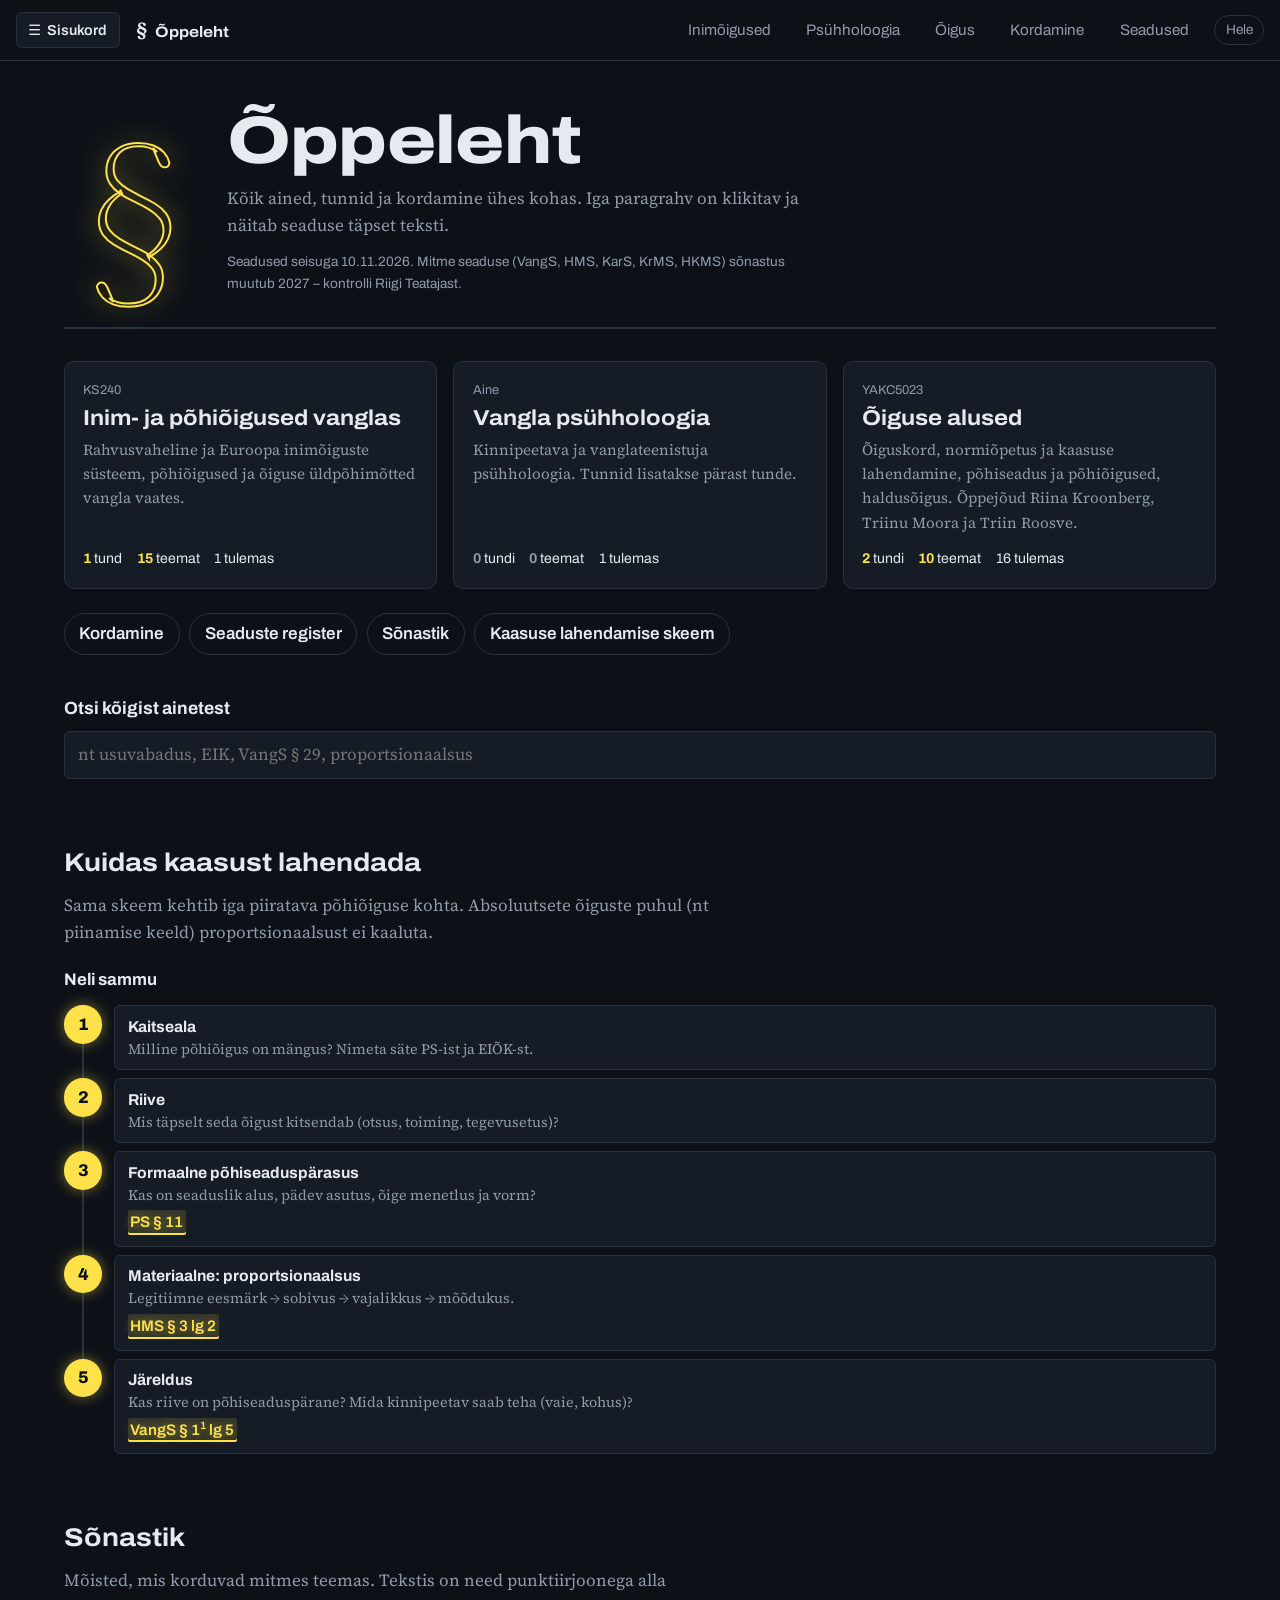
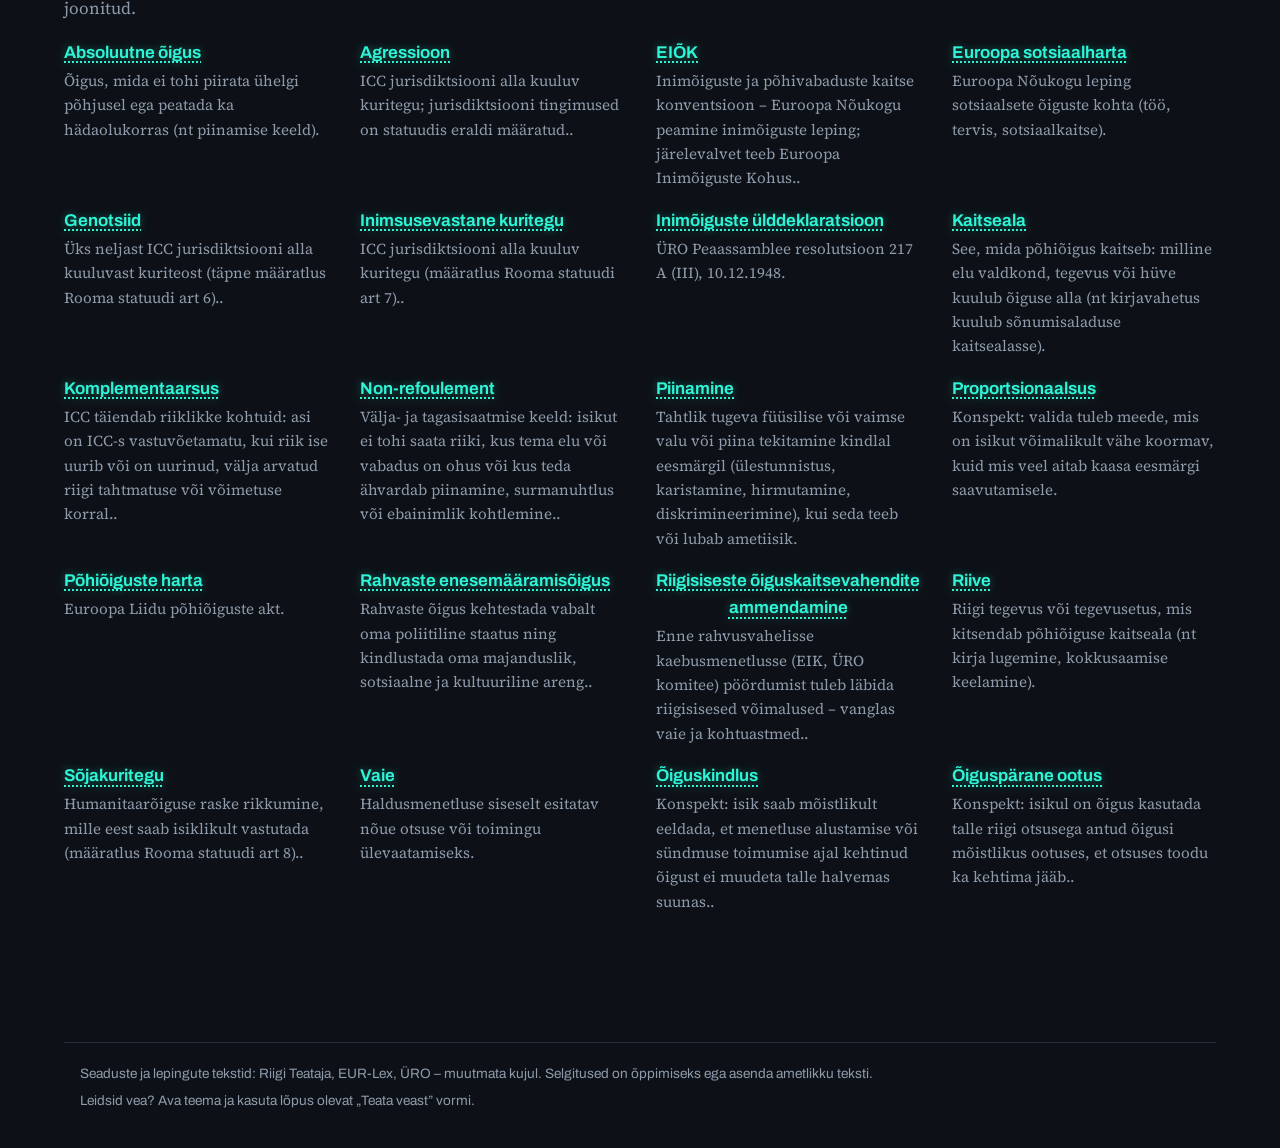
==== index.html @ 7afbcc7e "Õiguse alused, tunnid 10–11 ümber: lihtne keel, sisu lehel, slaidide skeemid joonistena - Kõik 10 te" ====
<!doctype html>
<html lang="et">
<head>
<meta charset="utf-8">
<meta name="viewport" content="width=device-width, initial-scale=1">
<title>Õppeleht – kõik ained ühes kohas</title>
<meta name="description" content="Sisekaitseakadeemia õppeleht: ained, tunnid, teemad, kordamine ja seaduste register ühes kohas.">
<link rel="preconnect" href="https://fonts.googleapis.com">
<link rel="preconnect" href="https://fonts.gstatic.com" crossorigin>
<link href="https://fonts.googleapis.com/css2?family=Archivo:wdth,wght@62..125,400..800&family=Source+Serif+4:opsz,wght@8..60,300..700&display=swap" rel="stylesheet">
<link rel="stylesheet" href="assets/stiil.css?v=20261111g">
<link rel="icon" href="data:image/svg+xml,%3Csvg xmlns='http://www.w3.org/2000/svg' viewBox='0 0 32 32'%3E%3Crect width='32' height='32' rx='6' fill='%23f2c230'/%3E%3Ctext x='16' y='24' font-size='22' text-anchor='middle' font-family='Georgia' fill='%231c2733'%3E§%3C/text%3E%3C/svg%3E">
</head>
<body>
<header class="ylariba" id="ylariba"></header>

<main>
  <section class="kangelane" aria-labelledby="pealkiri">
    <div class="para" aria-hidden="true">§</div>
    <div>
      <h1 id="pealkiri">Õppeleht</h1>
      <p>Kõik ained, tunnid ja kordamine ühes kohas. Iga paragrahv on klikitav ja näitab seaduse täpset teksti.</p>
      <p class="seis" id="seis"></p>
    </div>
  </section>

  <div class="ained" id="ained" aria-label="Ained"></div>

  <nav class="kiirlingid" aria-label="Kiirlingid">
    <a href="kordamine.html">Kordamine</a>
    <a href="seadused.html">Seaduste register</a>
    <a href="#sonastik">Sõnastik</a>
    <a href="#meetod-pealk">Kaasuse lahendamise skeem</a>
  </nav>

  <section class="viimati" id="viimati" aria-labelledby="viimati-pealk" hidden>
    <h2 id="viimati-pealk">Jätka sealt, kus pooleli jäi</h2>
    <ul></ul>
  </section>

  <section class="koik-otsing" aria-labelledby="otsing-pealk">
    <h2 id="otsing-pealk"><label for="otsi">Otsi kõigist ainetest</label></h2>
    <div class="otsing" style="margin-top:0"><input id="otsi" type="search" placeholder="nt usuvabadus, EIK, VangS § 29, proportsionaalsus" autocomplete="off"></div>
    <ul class="otsingutulemused" id="tulemused"></ul>
  </section>

  <section class="meetod" aria-labelledby="meetod-pealk">
    <h2 id="meetod-pealk">Kuidas kaasust lahendada</h2>
    <p>Sama skeem kehtib iga piiratava põhiõiguse kohta. Absoluutsete õiguste puhul (nt piinamise keeld) proportsionaalsust ei kaaluta.</p>
    <div id="meetod"></div>
  </section>

  <section class="sonastik" id="sonastik" aria-labelledby="sonastik-pealk">
    <h2 id="sonastik-pealk">Sõnastik</h2>
    <p>Mõisted, mis korduvad mitmes teemas. Tekstis on need punktiirjoonega alla joonitud.</p>
    <dl id="sonastik-dl"></dl>
  </section>
</main>

<footer class="jalus">
  <p>Seaduste ja lepingute tekstid: Riigi Teataja, EUR-Lex, ÜRO – muutmata kujul. Selgitused on õppimiseks ega asenda ametlikku teksti.</p>
  <p>Leidsid vea? Ava teema ja kasuta lõpus olevat „Teata veast” vormi.</p>
</footer>

<script src="assets/seadistus.js?v=20261111g"></script>
<script src="assets/app.js?v=20261111g"></script>
<script src="assets/skeemid.js?v=20261111g"></script>
<script>
(function () {
  const A = window.APP;
  A.kaivita({ leht: "avaleht" });
  const $ = (id) => document.getElementById(id);
  const MEETOD = {
    tyyp: "voog",
    pealkiri: "Neli sammu",
    sammud: [
      { pealkiri: "Kaitseala", tekst: "Milline põhiõigus on mängus? Nimeta säte PS-ist ja EIÕK-st." },
      { pealkiri: "Riive", tekst: "Mis täpselt seda õigust kitsendab (otsus, toiming, tegevusetus)?" },
      { pealkiri: "Formaalne põhiseaduspärasus", tekst: "Kas on seaduslik alus, pädev asutus, õige menetlus ja vorm?", viide: "PS § 11" },
      { pealkiri: "Materiaalne: proportsionaalsus", tekst: "Legitiimne eesmärk → sobivus → vajalikkus → mõõdukus.", viide: "HMS § 3 lg 2" },
      { pealkiri: "Järeldus", tekst: "Kas riive on põhiseaduspärane? Mida kinnipeetav saab teha (vaie, kohus)?", viide: "VangS § 1^1 lg 5" }
    ]
  };

  // viimati vaadatud (ainult selles brauseris)
  const viimati = A.viimati();
  if (viimati.length) {
    $("viimati").hidden = false;
    $("viimati").querySelector("ul").innerHTML = viimati.map((v) =>
      `<li><a href="teema.html?id=${A.esc(v.id)}"><small>${A.esc(v.aine || "")}</small>${A.esc(v.pealkiri)}</a></li>`).join("");
  }

  A.andmed().then(({ tunnid, terminid }) => {
    $("seis").textContent = tunnid.seis;
    $("meetod").innerHTML = A.skeem(MEETOD);
    $("sonastik-dl").innerHTML = Object.entries(terminid)
      .sort((a, b) => a[1].termin.localeCompare(b[1].termin, "et"))
      .map(([id, t]) => `<div><dt>${A.md("{{" + id + "}}")}</dt><dd>${A.md(t.selgitus.split(". ")[0] + ".")}</dd></div>`).join("");

    return A.koikTeemadT().then((teemad) => {
      $("ained").innerHTML = tunnid.ained.map((a) => {
        const tt = tunnid.tunnid.filter((t) => t.aine === a.id);
        const valmis = tt.filter((t) => t.olek === "valmis");
        const nT = teemad.filter((x) => x._aine === a.id).length;
        return `<a class="ainekaart${valmis.length ? "" : " tyhi-aine"}" href="aine.html?id=${a.id}">
          <span class="a-kood">${A.esc(a.kood || "Aine")}</span><h2>${A.esc(a.nimi)}</h2><p>${A.esc(a.kirjeldus)}</p>
          <span class="a-seis"><span><b>${valmis.length}</b> ${valmis.length === 1 ? "tund" : "tundi"}</span><span><b>${nT}</b> teemat</span>
          ${tt.length > valmis.length ? `<span>${tt.length - valmis.length} tulemas</span>` : ""}</span></a>`;
      }).join("");

      const aineNimi = {}; tunnid.ained.forEach((a) => (aineNimi[a.id] = a.lyhend));
      const indeks = teemad.map((t) => ({ t, q: [t.pealkiri, t.lyhidalt, JSON.stringify(t.osad)].join(" ").toLowerCase() }));
      $("otsi").addEventListener("input", (e) => {
        const q = e.target.value.trim().toLowerCase().replace(/\s+/g, " ");
        if (q.length < 2) { $("tulemused").innerHTML = ""; return; }
        const leitud = indeks.filter((x) => x.q.includes(q)).slice(0, 20);
        $("tulemused").innerHTML = leitud.length ? leitud.map(({ t }) =>
          `<li><a href="teema.html?id=${t.id}"><span class="ainesilt">${A.esc(aineNimi[t._aine] || "")}</span>
           <span><span class="t-pealkiri">${A.esc(t.pealkiri)}</span><br><span class="t-lyhidalt">${A.esc(t.lyhidalt)}</span></span></a></li>`).join("")
          : `<li class="tyhi">Ei leidnud. Proovi lühemat sõna või ava <a href="seadused.html">seaduste register</a>.</li>`;
      });
    });
  }).catch((e) => A.viga($("ained"), e));
})();
</script>
</body>
</html>
---- assets/stiil.css ----
/* Turvalisus vanglas – õppeleht
   Värvid: igal toonil üks tähendus.
   marker = seaduseviide, vask = termin, rooste = tüüpviga. */

/* Vaikimisi TUME teema neoonaktsentidega; hele teema lülitiga (data-theme="light"). */
:root {
  --paber: #0d1117;
  --pind: #151c25;
  --tint: #e6eaee;
  --mahe: #8f9bab;
  --joon: #253141;
  --marker: #ffe14a;              /* neoonkollane – AINULT seaduseviited, võtmelaused */
  --marker-hele: rgba(255, 225, 74, .12);
  --vask: #2ef5d6;                /* neoontsüaan – AINULT terminid, õige vastus, vastused */
  --vask-hele: rgba(46, 245, 214, .10);
  --rooste: #ff4fa0;              /* neoonroosa – AINULT tüüpvead, vale vastus, erinevused */
  --rooste-hele: rgba(255, 79, 160, .10);
  --lilla: #b388ff;               /* neoonlilla – AINULT päris näited */
  --lilla-hele: rgba(179, 136, 255, .12);
  --fookus: #7fb0ff;
  --hoog: 1;                      /* sära tugevus (0 = väljas) */

  --kiri-pealkiri: "Archivo", "Arial Narrow", system-ui, sans-serif;
  --kiri-tekst: "Source Serif 4", Georgia, "Times New Roman", serif;

  --veerg: 42rem;
  --raadius: 6px;
  color-scheme: dark;
}
:root[data-theme="light"] {
  --paber: #ecEEea;
  --pind: #f7f8f5;
  --tint: #1c2733;
  --mahe: #56616e;
  --joon: #cdd2cc;
  --marker: #f2c230;
  --marker-hele: #fbe9a6;
  --vask: #2f6f6a;
  --vask-hele: #d7e7e4;
  --rooste: #a8432c;
  --rooste-hele: #f3ded7;
  --lilla: #6b3fd1;
  --lilla-hele: #ebe3fb;
  --fookus: #1f5fbf;
  --hoog: 0;
  color-scheme: light;
}

*, *::before, *::after { box-sizing: border-box; }
html { -webkit-text-size-adjust: 100%; }
body {
  margin: 0;
  background: var(--paber);
  color: var(--tint);
  font-family: var(--kiri-tekst);
  font-size: 1.0625rem;
  line-height: 1.6;
  overflow-x: hidden;
}
a { color: inherit; }
:focus-visible { outline: 3px solid var(--fookus); outline-offset: 2px; border-radius: 3px; }
button { font: inherit; color: inherit; }
sup { font-size: .7em; line-height: 0; }

/* ---------- päis ---------- */
.ylariba {
  display: flex; align-items: center; justify-content: space-between; gap: 1rem;
  padding: .75rem 1rem;
  border-bottom: 1px solid var(--joon);
  font-family: var(--kiri-pealkiri);
  font-size: .95rem;
}
.ylariba .logo {
  display: inline-flex; align-items: baseline; gap: .5rem;
  text-decoration: none; font-weight: 700; font-stretch: 112%;
}
.ylariba .logo b { font-family: var(--kiri-tekst); font-size: 1.35rem; color: var(--tint); }
.ylariba nav { display: flex; gap: 1rem; align-items: center; }
.ylariba nav a { text-decoration: none; color: var(--mahe); }
.ylariba nav a[aria-current="page"] { color: var(--tint); font-weight: 600; box-shadow: inset 0 -3px 0 var(--marker); }
.teemanupp {
  border: 1px solid var(--joon); background: transparent; border-radius: 999px;
  padding: .2rem .65rem; cursor: pointer; color: var(--mahe); font-family: var(--kiri-pealkiri); font-size: .85rem;
}

main { padding: 0 1rem 4rem; }
.vahe { max-width: 72rem; margin: 0 auto; }

/* ---------- avaleht ---------- */
.kangelane {
  display: grid; grid-template-columns: auto 1fr; gap: 0 1.5rem; align-items: end;
  max-width: 72rem; margin: 0 auto; padding: 3rem 0 2rem;
  border-bottom: 2px solid var(--tint);
}
.kangelane .para {
  font-family: var(--kiri-tekst); font-weight: 300;
  font-size: clamp(6rem, 18vw, 13rem); line-height: .78; color: var(--tint);
  position: relative; padding: 0 .1em;
  background: linear-gradient(transparent 58%, var(--marker) 58%, var(--marker) 88%, transparent 88%);
}
.kangelane h1 {
  font-family: var(--kiri-pealkiri); font-stretch: 118%; font-weight: 800;
  font-size: clamp(2.2rem, 6vw, 4.2rem); line-height: .95; margin: 0 0 .75rem; letter-spacing: -.01em;
}
.kangelane p { margin: 0; max-width: 38rem; color: var(--mahe); }
.kangelane .seis { margin-top: .75rem; font-family: var(--kiri-pealkiri); font-size: .85rem; }

.otsing { max-width: 72rem; margin: 1.5rem auto 0; display: flex; gap: .75rem; align-items: center; flex-wrap: wrap; }
.otsing label { font-family: var(--kiri-pealkiri); font-weight: 600; }
.otsing input {
  flex: 1 1 18rem; min-width: 0;
  font: inherit; padding: .6rem .8rem; border: 1px solid var(--joon); border-radius: var(--raadius);
  background: var(--pind); color: var(--tint);
}

.tund { max-width: 72rem; margin: 3rem auto 0; display: grid; grid-template-columns: 14rem 1fr; gap: 2rem; }
.tund-info { position: relative; }
.tund-info .nr { font-family: var(--kiri-pealkiri); font-stretch: 125%; font-weight: 800; font-size: 3.2rem; line-height: 1; }
.tund-info h2 { font-family: var(--kiri-pealkiri); font-size: 1.35rem; line-height: 1.15; margin: .4rem 0; }
.tund-info .kp { font-family: var(--kiri-pealkiri); color: var(--mahe); font-size: .9rem; }
.tund-info p { font-size: .95rem; color: var(--mahe); }
.tund-info .nupud { display: flex; flex-direction: column; gap: .4rem; margin-top: 1rem; }
.tund.tulemas { opacity: .7; }
.tund.tulemas .tund-sisu { border: 1px dashed var(--joon); border-radius: var(--raadius); padding: 1.25rem; color: var(--mahe); }

.plokk h3 {
  font-family: var(--kiri-pealkiri); font-weight: 600; font-size: 1rem; color: var(--mahe);
  margin: 0 0 .25rem; padding-bottom: .4rem; border-bottom: 1px solid var(--joon);
}
.plokk + .plokk { margin-top: 2rem; }
.teemad { list-style: none; margin: 0; padding: 0; }
.teemad li a {
  display: grid; grid-template-columns: 2.5rem 1fr auto; gap: .25rem 1rem; align-items: baseline;
  text-decoration: none; padding: .85rem .25rem; border-bottom: 1px solid var(--joon);
}
.teemad li a:hover .t-pealkiri { box-shadow: inset 0 -.4em 0 var(--marker-hele); }
.t-nr { font-family: var(--kiri-pealkiri); font-weight: 700; color: var(--mahe); }
.t-pealkiri { font-family: var(--kiri-pealkiri); font-weight: 650; font-size: 1.12rem; line-height: 1.25; }
.t-lyhidalt { grid-column: 2 / 4; color: var(--mahe); font-size: .95rem; line-height: 1.45; }
.t-k { font-family: var(--kiri-pealkiri); font-size: .8rem; color: var(--mahe); white-space: nowrap; }
.peidetud { display: none !important; }
.tyhi { color: var(--mahe); font-style: italic; }

.meetod, .sonastik { max-width: 72rem; margin: 4rem auto 0; }
.meetod > h2, .sonastik > h2 { font-family: var(--kiri-pealkiri); font-stretch: 112%; font-size: 1.6rem; margin: 0 0 .5rem; }
.meetod > p, .sonastik > p { color: var(--mahe); max-width: var(--veerg); margin-top: 0; }
.sonastik dl { display: grid; grid-template-columns: repeat(auto-fill, minmax(16rem, 1fr)); gap: 1rem 2rem; margin: 1rem 0 0; }
.sonastik dt { font-family: var(--kiri-pealkiri); font-weight: 650; }
.sonastik dd { margin: .2rem 0 0; color: var(--mahe); font-size: .95rem; }

/* ---------- nupud ---------- */
.nupp {
  display: inline-flex; align-items: center; justify-content: center; gap: .4rem;
  font-family: var(--kiri-pealkiri); font-weight: 600; font-size: .95rem;
  padding: .55rem .95rem; border-radius: var(--raadius); border: 1.5px solid var(--tint);
  background: var(--tint); color: var(--paber); text-decoration: none; cursor: pointer;
}
.nupp.teine { background: transparent; color: var(--tint); }
.nupp:disabled { opacity: .5; cursor: not-allowed; }

/* ---------- viited ja terminid ---------- */
.ref {
  font: inherit; font-family: var(--kiri-pealkiri); font-size: .9em; font-weight: 600;
  background: linear-gradient(transparent 52%, var(--marker) 52%, var(--marker) 92%, transparent 92%);
  border: 0; padding: 0 .15em; margin: 0; cursor: pointer; color: var(--tint);
  white-space: nowrap; border-radius: 2px;
}
.ref:hover, .ref[aria-expanded="true"] { background: var(--marker); }
.term {
  font: inherit; background: none; border: 0; padding: 0; margin: 0; cursor: pointer; color: inherit;
  text-decoration: underline dotted var(--vask) 2px; text-underline-offset: .22em;
}
.term:hover, .term[aria-expanded="true"] { background: var(--vask-hele); }

/* ---------- hüpikaken (sätte lipik) ---------- */
.lipik {
  position: fixed; z-index: 70; width: min(34rem, calc(100vw - 2rem));
  max-height: min(70vh, 34rem); overflow: auto;
  background: var(--pind); color: var(--tint);
  border: 1px solid var(--joon); border-top: 6px solid var(--marker);
  border-radius: var(--raadius);
  box-shadow: 0 18px 40px -12px rgba(15, 25, 35, .35);
  padding: 1rem 1.15rem 1.1rem;
}
.lipik.termin { border-top-color: var(--vask); }
.lipik[hidden] { display: none; }
.lipik .l-pais { display: flex; justify-content: space-between; gap: 1rem; align-items: start; }
.lipik .l-viide { font-family: var(--kiri-pealkiri); font-weight: 800; font-size: 1.2rem; font-stretch: 110%; }
.lipik .l-akt { font-family: var(--kiri-pealkiri); font-size: .85rem; color: var(--mahe); margin-top: .1rem; }
.lipik .sulge { border: 0; background: transparent; font-size: 1.5rem; line-height: 1; cursor: pointer; padding: .1rem .35rem; color: var(--mahe); }
.lipik .l-tekst { margin-top: .75rem; font-size: 1rem; line-height: 1.55; }
.lipik .l-tekst p { margin: 0 0 .45rem; }
.lipik .l-tekst p.esile { background: var(--marker-hele); box-shadow: -.5rem 0 0 var(--marker-hele), .5rem 0 0 var(--marker-hele); border-left: 3px solid var(--marker); margin-left: -.5rem; padding-left: .35rem; }
.lipik .l-tekst p.pealk { font-family: var(--kiri-pealkiri); font-weight: 650; }
.lipik .muudatus { display: block; font-family: var(--kiri-pealkiri); font-size: .75rem; color: var(--mahe); }
.lipik .l-meta { margin-top: .8rem; padding-top: .6rem; border-top: 1px solid var(--joon); font-family: var(--kiri-pealkiri); font-size: .8rem; color: var(--mahe); display: grid; gap: .2rem; }
.lipik .silt { display: inline-block; background: var(--rooste-hele); color: var(--rooste); border-radius: 3px; padding: 0 .35rem; font-weight: 600; }
.lipik .l-term { font-family: var(--kiri-pealkiri); font-weight: 800; font-size: 1.2rem; }
.lipik .l-allikas { font-family: var(--kiri-pealkiri); font-size: .8rem; color: var(--mahe); margin-top: .5rem; }

@media (max-width: 640px) {
  .lipik { left: 0 !important; right: 0; bottom: 0; top: auto !important; width: 100%; max-height: 72vh; border-radius: 12px 12px 0 0; }
}

/* ---------- teema leht ---------- */
.teema-pais { max-width: 72rem; margin: 0 auto; padding: 2rem 0 1.5rem; border-bottom: 2px solid var(--tint); }
.murupuru { font-family: var(--kiri-pealkiri); font-size: .9rem; color: var(--mahe); }
.murupuru a { color: var(--mahe); }
.teema-pais h1 { font-family: var(--kiri-pealkiri); font-stretch: 115%; font-weight: 800; font-size: clamp(1.9rem, 5vw, 3.2rem); line-height: 1.02; margin: .6rem 0 .8rem; }
.teema-pais .lyhidalt { font-size: 1.15rem; max-width: var(--veerg); margin: 0; }
.teema-pais .kys { margin-top: 1rem; font-family: var(--kiri-pealkiri); font-size: .9rem; color: var(--mahe); }

.teema-keha { max-width: 72rem; margin: 0 auto; display: grid; grid-template-columns: 13rem minmax(0, 1fr); gap: 3rem; padding-top: 2rem; }
.osad-menyy { position: sticky; top: 1rem; align-self: start; font-family: var(--kiri-pealkiri); font-size: .92rem; }
.osad-menyy ol { list-style: none; margin: 0; padding: 0; border-left: 2px solid var(--joon); }
.osad-menyy a { display: block; padding: .35rem .75rem; text-decoration: none; color: var(--mahe); margin-left: -2px; border-left: 2px solid transparent; }
.osad-menyy a.aktiivne { color: var(--tint); border-left-color: var(--tint); font-weight: 650; }
.sisu { min-width: 0; max-width: var(--veerg); }
.osa { scroll-margin-top: 1rem; padding-bottom: 2.25rem; }
.osa > h2 { display: flex; gap: .75rem; align-items: baseline; font-family: var(--kiri-pealkiri); font-size: 1.45rem; font-stretch: 108%; margin: 0 0 .75rem; }
.osa > h2 .onr { font-stretch: 125%; font-weight: 800; color: var(--mahe); min-width: 1.4rem; }
.sisu p { margin: 0 0 .9rem; }
.sisu ul { padding-left: 1.2rem; margin: 0 0 1rem; }
.sisu li { margin-bottom: .45rem; }
.tsitaat { margin: 1rem 0; padding: .6rem 0 .6rem 1rem; border-left: 4px solid var(--marker); font-style: italic; }
.tsitaat cite { display: block; font-style: normal; font-family: var(--kiri-pealkiri); font-size: .85rem; color: var(--mahe); margin-top: .3rem; }

.alused { display: grid; gap: 0; margin: 0; }
.alus-rida { display: grid; grid-template-columns: 9rem 1fr; gap: .25rem 1rem; padding: .7rem 0; border-top: 1px solid var(--joon); }
.alus-rida:last-child { border-bottom: 1px solid var(--joon); }
.alus-tase { font-family: var(--kiri-pealkiri); font-weight: 650; font-size: .92rem; }
.alus-viited { display: flex; flex-wrap: wrap; gap: .35rem .6rem; }
.alus-tekst { grid-column: 2; color: var(--mahe); font-size: .95rem; }

.naide { margin-top: 1rem; border: 1px solid var(--joon); border-radius: var(--raadius); background: var(--pind); }
.naide > div { padding: .9rem 1rem; }
.naide .olukord { border-bottom: 1px dashed var(--joon); }
.naide h3 { font-family: var(--kiri-pealkiri); font-size: .95rem; margin: 0 0 .3rem; }
.naide p { margin: 0; }

.tyypviga ul { list-style: none; padding: 0; }
.tyypviga li { position: relative; padding: .55rem .75rem .55rem 2.2rem; background: var(--rooste-hele); border-radius: var(--raadius); margin-bottom: .5rem; }
.tyypviga li::before { content: "✕"; position: absolute; left: .8rem; top: .55rem; color: var(--rooste); font-family: var(--kiri-pealkiri); font-weight: 800; }

.vastus-kast { border: 2px solid var(--tint); border-radius: var(--raadius); padding: 1rem 1.15rem; margin-bottom: 1rem; }
.vastus-kast h3 { font-family: var(--kiri-pealkiri); font-size: 1rem; margin: 0 0 .5rem; }
.vastus-kast .kysimus { font-style: italic; color: var(--mahe); margin-bottom: .6rem; }

.erinevus { border-left: 4px solid var(--rooste); padding: .25rem 0 .25rem 1rem; margin-bottom: 1.25rem; }
.erinevus h3 { font-family: var(--kiri-pealkiri); font-size: 1rem; margin: 0 0 .4rem; }
.erinevus dl { display: grid; grid-template-columns: 6.5rem 1fr; gap: .3rem .8rem; margin: 0; font-size: .95rem; }
.erinevus dt { font-family: var(--kiri-pealkiri); font-weight: 600; color: var(--mahe); }
.erinevus dd { margin: 0; }
.valjast { font-size: .92rem; color: var(--mahe); border-top: 1px solid var(--joon); padding-top: .75rem; }
.valjast p { margin: 0 0 .5rem; }

.lehitse { display: flex; justify-content: space-between; gap: 1rem; margin-top: 2.5rem; padding-top: 1rem; border-top: 2px solid var(--tint); font-family: var(--kiri-pealkiri); }
.lehitse a { text-decoration: none; max-width: 48%; }
.lehitse small { display: block; color: var(--mahe); }
.lehitse .jargmine { text-align: right; margin-left: auto; }

/* ---------- harjutused ---------- */
.harjutus { border: 1px solid var(--joon); border-radius: var(--raadius); padding: 1rem 1.1rem; margin-bottom: 1rem; background: var(--pind); }
.harjutus .h-liik { font-family: var(--kiri-pealkiri); font-size: .8rem; color: var(--mahe); margin-bottom: .3rem; }
.harjutus .h-kys { font-weight: 600; margin-bottom: .7rem; }
.valikud { display: grid; gap: .45rem; }
.valik {
  text-align: left; border: 1.5px solid var(--joon); background: var(--paber); border-radius: var(--raadius);
  padding: .55rem .8rem; cursor: pointer; font-family: var(--kiri-tekst); font-size: 1rem;
}
.valik:hover:not(:disabled) { border-color: var(--tint); }
.valik.oige { border-color: var(--vask); background: var(--vask-hele); }
.valik.vale { border-color: var(--rooste); background: var(--rooste-hele); }
.valik:disabled { cursor: default; }
.selgitus { margin-top: .7rem; font-size: .95rem; }
.selgitus strong { font-family: var(--kiri-pealkiri); }
.ava-vastus { margin-top: .2rem; }
.kaasus-vastus { margin-top: .7rem; }
.kaasus-vastus ol { padding-left: 1.3rem; margin: 0; }

/* ---------- tagasiside ---------- */
.tagasiside { margin-top: 2.5rem; border-top: 1px solid var(--joon); padding-top: 1rem; }
.tagasiside summary { cursor: pointer; font-family: var(--kiri-pealkiri); font-weight: 600; }
.tagasiside form { display: grid; gap: .7rem; margin-top: .8rem; }
.tagasiside label { font-family: var(--kiri-pealkiri); font-size: .9rem; display: grid; gap: .25rem; }
.tagasiside textarea, .tagasiside input, .tagasiside select {
  font: inherit; font-family: var(--kiri-tekst); padding: .5rem .65rem; border: 1px solid var(--joon);
  border-radius: var(--raadius); background: var(--pind); color: var(--tint); width: 100%;
}
.tagasiside textarea { min-height: 6rem; resize: vertical; }
.teade { font-family: var(--kiri-pealkiri); font-size: .92rem; }
.teade.ok { color: var(--vask); }
.teade.viga { color: var(--rooste); }

/* ---------- skeemid ---------- */
.skeem { margin: 1.25rem 0 2rem; }
.skeem > h3 { font-family: var(--kiri-pealkiri); font-size: 1.05rem; margin: 0 0 .75rem; }
.skeem-kast { border: 1.5px solid var(--tint); border-radius: var(--raadius); background: var(--pind); padding: .65rem .8rem; }
.skeem-kast b { display: block; font-family: var(--kiri-pealkiri); font-size: .98rem; line-height: 1.25; }
.skeem-kast span { display: block; font-size: .9rem; color: var(--mahe); line-height: 1.4; margin-top: .15rem; }
.skeem-kast .ref { margin-top: .35rem; display: inline-block; }

/* voog */
.s-voog { list-style: none; margin: 0; padding: 0; display: grid; gap: .5rem; counter-reset: samm; }
.s-voog li { display: grid; grid-template-columns: 2.4rem 1fr; gap: .75rem; align-items: stretch; position: relative; counter-increment: samm; }
.s-voog li::before {
  content: counter(samm); display: grid; place-items: center; align-self: start;
  width: 2.4rem; height: 2.4rem; border-radius: 50%; background: var(--tint); color: var(--paber);
  font-family: var(--kiri-pealkiri); font-weight: 800; position: relative; z-index: 1;
}
.s-voog li:not(:last-child)::after {
  content: ""; position: absolute; left: 1.15rem; top: 2.4rem; bottom: -.5rem; width: 2px; background: var(--tint);
}

/* puu */
.s-puu .juur { max-width: 26rem; margin: 0 auto; text-align: center; }
.s-puu .harud { display: grid; grid-template-columns: repeat(auto-fit, minmax(13rem, 1fr)); gap: 1rem; margin-top: 1.4rem; position: relative; }
.s-puu .harud::before { content: ""; position: absolute; top: -1.4rem; left: 50%; height: 1.4rem; width: 2px; background: var(--tint); }
.s-puu .haru { border-top: 2px solid var(--tint); padding-top: .75rem; display: grid; gap: .5rem; align-content: start; }
.s-puu .haru > h4 { margin: 0; font-family: var(--kiri-pealkiri); font-size: 1rem; }
.s-puu .haru[data-toon="a"] .skeem-kast { border-color: var(--tint); }
.s-puu .haru[data-toon="b"] .skeem-kast { border-color: var(--vask); }
.s-puu .haru[data-toon="c"] .skeem-kast { border-style: dashed; }

/* tasandid */
.s-tasandid { display: grid; gap: .9rem; }
.s-tase { display: grid; grid-template-columns: 7rem 1fr; gap: .75rem; align-items: start; }
.s-tase > h4 { margin: .5rem 0 0; font-family: var(--kiri-pealkiri); font-size: 1rem; }
.s-tase .kastid { display: grid; grid-template-columns: repeat(auto-fit, minmax(11rem, 1fr)); gap: .5rem; }
.s-tase[data-toon="c"] .skeem-kast { border-style: dashed; }

/* võrdlus */
.s-vordlus { width: 100%; border-collapse: collapse; font-size: .95rem; }
.s-vordlus th, .s-vordlus td { text-align: left; vertical-align: top; padding: .55rem .6rem; border-bottom: 1px solid var(--joon); }
.s-vordlus thead th { font-family: var(--kiri-pealkiri); border-bottom: 2px solid var(--tint); }
.s-vordlus tbody th { font-family: var(--kiri-pealkiri); font-weight: 650; width: 9rem; }
.s-vordlus td .ref { white-space: normal; }

/* kaalud */
.s-kaalud { display: grid; grid-template-columns: 1fr 1fr; gap: 1rem; position: relative; padding-top: 2.4rem; }
.s-kaalud::before { content: ""; position: absolute; top: 1rem; left: 12%; right: 12%; height: 3px; background: var(--tint); border-radius: 2px; }
.s-kaalud::after { content: ""; position: absolute; top: 0; left: calc(50% - 1px); width: 2px; height: 1rem; background: var(--tint); }
.s-kaalud .vaagen { position: relative; }
.s-kaalud .vaagen::before { content: ""; position: absolute; top: -1.4rem; left: 50%; width: 2px; height: 1.4rem; background: var(--tint); }
.s-kaalud .silt-k { display: inline-block; margin-top: .4rem; font-family: var(--kiri-pealkiri); font-weight: 800; font-size: .8rem; padding: .05rem .45rem; border-radius: 3px; }
.s-kaalud .vaagen:first-child .silt-k { background: var(--rooste-hele); color: var(--rooste); }
.s-kaalud .vaagen:last-child .silt-k { background: var(--vask-hele); color: var(--vask); }
.s-kaalud-all { margin-top: .9rem; padding: .6rem .9rem; border: 1px dashed var(--joon); border-radius: var(--raadius); }
.s-kaalud-all ul { margin: 0; padding-left: 1.1rem; }

/* ---------- kordamine ---------- */
.kord-pais { max-width: 72rem; margin: 0 auto; padding: 2rem 0 1rem; border-bottom: 2px solid var(--tint); }
.kord-pais h1 { font-family: var(--kiri-pealkiri); font-stretch: 115%; font-weight: 800; font-size: clamp(1.9rem, 5vw, 3rem); margin: 0 0 .5rem; }
.kord-pais p { margin: 0; color: var(--mahe); max-width: var(--veerg); }
.sakid { display: flex; gap: .25rem; margin: 1.25rem 0 0; flex-wrap: wrap; }
.sakk { font-family: var(--kiri-pealkiri); font-weight: 600; border: 1.5px solid var(--tint); background: transparent; padding: .45rem .9rem; border-radius: var(--raadius); cursor: pointer; }
.sakk[aria-selected="true"] { background: var(--tint); color: var(--paber); }
.kord-keha { max-width: var(--veerg); margin: 1.5rem auto 0; }
.seaded { display: flex; flex-wrap: wrap; gap: .75rem 1.25rem; align-items: end; margin-bottom: 1.25rem; font-family: var(--kiri-pealkiri); font-size: .92rem; }
.seaded label { display: grid; gap: .25rem; }
.seaded label { min-width: 0; max-width: 100%; grid-template-columns: minmax(0, 1fr); }
.seaded select { max-width: 100%; text-overflow: ellipsis; font: inherit; padding: .4rem .5rem; border: 1px solid var(--joon); border-radius: var(--raadius); background: var(--pind); color: var(--tint); }
.skoor { font-family: var(--kiri-pealkiri); font-weight: 700; font-size: 1.1rem; margin: 1rem 0; }
.tk { border-bottom: 1px solid var(--joon); padding: .9rem 0; }
.tk .tk-kys { display: grid; grid-template-columns: 2rem 1fr; gap: .5rem; }
.tk .tk-nr { font-family: var(--kiri-pealkiri); font-weight: 800; }
.tk details { margin: .5rem 0 0 2.5rem; }
.tk summary { cursor: pointer; font-family: var(--kiri-pealkiri); font-size: .92rem; color: var(--mahe); }
.tk .tk-vastus { margin-top: .5rem; }
.tk .tk-vastus ul { padding-left: 1.1rem; }

/* ---------- jalus ---------- */
.jalus { max-width: 72rem; margin: 4rem auto 0; padding: 1.25rem 1rem 2rem; border-top: 1px solid var(--joon); font-family: var(--kiri-pealkiri); font-size: .85rem; color: var(--mahe); }
.jalus p { margin: 0 0 .3rem; max-width: 60rem; }

/* ---------- kitsas ekraan ---------- */
@media (max-width: 860px) {
  .tund { grid-template-columns: 1fr; gap: 1rem; }
  .tund-info .nupud { flex-direction: row; flex-wrap: wrap; }
  .teema-keha { grid-template-columns: minmax(0, 1fr); gap: 1rem; }
  .osad-menyy { min-width: 0; position: sticky; top: 0; z-index: 5; background: var(--paber); padding: .5rem 0; margin: 0 -1rem; padding-inline: 1rem; border-bottom: 1px solid var(--joon); }
  .osad-menyy ol { display: flex; gap: .25rem; overflow-x: auto; border-left: 0; scrollbar-width: none; }
  .osad-menyy a { white-space: nowrap; border-left: 0; border-bottom: 2px solid transparent; margin: 0; padding: .3rem .6rem; }
  .osad-menyy a.aktiivne { border-bottom-color: var(--tint); }
  .osa { scroll-margin-top: 3.5rem; }
}
@media (max-width: 640px) {
  body { font-size: 1rem; }
  .kangelane { grid-template-columns: 1fr; padding-top: 1.5rem; }
  .kangelane .para { font-size: 5.5rem; justify-self: start; margin-bottom: .5rem; }
  .ylariba nav { gap: .7rem; }
  .alus-rida { grid-template-columns: 1fr; }
  .alus-tekst { grid-column: 1; }
  .s-tase { grid-template-columns: 1fr; }
  .s-kaalud { grid-template-columns: 1fr; padding-top: 0; }
  .s-kaalud::before, .s-kaalud::after, .s-kaalud .vaagen::before { display: none; }
  .s-vordlus thead { display: none; }
  .s-vordlus, .s-vordlus tbody, .s-vordlus tr, .s-vordlus th, .s-vordlus td { display: block; width: auto; }
  .s-vordlus tr { border: 1px solid var(--joon); border-radius: var(--raadius); margin-bottom: .6rem; padding: .4rem .2rem; }
  .s-vordlus tbody th { border-bottom: 1px solid var(--joon); }
  .s-vordlus td { border: 0; padding: .3rem .6rem; }
  .s-vordlus td::before { content: attr(data-veerg); display: block; font-family: var(--kiri-pealkiri); font-size: .8rem; color: var(--mahe); }
  .erinevus dl { grid-template-columns: 1fr; }
  .teemad li a { grid-template-columns: 2rem 1fr; }
  .t-k { grid-column: 2; }
  .t-lyhidalt { grid-column: 2; }
}

@media (prefers-reduced-motion: no-preference) {
  .lipik:not([hidden]) { animation: lipik-sisse .14s ease-out; }
  @keyframes lipik-sisse { from { transform: translateY(6px); opacity: 0; } to { transform: none; opacity: 1; } }
  html { scroll-behavior: smooth; }
}

@media print {
  .ylariba, .osad-menyy, .tagasiside, .lehitse, .lipik { display: none !important; }
  .teema-keha { grid-template-columns: 1fr; }
}

/* kiirotsing ja tunni materjal */
.kiirotsing { max-width: 72rem; margin: 4rem auto 0; }
.kiirotsing > h2 { font-family: var(--kiri-pealkiri); font-stretch: 112%; font-size: 1.6rem; margin: 0 0 .5rem; }
.kiirotsing > p { color: var(--mahe); max-width: var(--veerg); margin-top: 0; }
.kiir-tabel td .ref { margin: 0 .2rem .3rem 0; display: inline-block; }
.kiir-tabel tbody th a { text-decoration-color: var(--joon); text-underline-offset: .2em; }
.kiir-selg { display: block; color: var(--mahe); font-size: .88rem; margin-top: .15rem; }
.kiir-allikas { font-family: var(--kiri-pealkiri); font-size: .8rem; color: var(--mahe); margin-top: .6rem; }
.tund-info .materjal { margin-top: 1.25rem; }
.tund-info .materjal h3 { font-family: var(--kiri-pealkiri); font-size: .9rem; margin: 0 0 .3rem; }
.tund-info .materjal ul { margin: 0; padding-left: 1rem; font-size: .88rem; color: var(--mahe); }
.tund-info .materjal li { margin-bottom: .25rem; }


/* =========================================================
   NEOON (ainult tumedas teemas). Sära ainult tähtsal:
   viited, terminid, võtmelause, vastus, tüüpviga, näide.
   ========================================================= */
:root:not([data-theme="light"]) .ref {
  background: var(--marker-hele); color: var(--marker);
  box-shadow: inset 0 -2px 0 var(--marker);
  text-shadow: 0 0 10px rgba(255, 225, 74, .45);
}
:root:not([data-theme="light"]) .ref:hover,
:root:not([data-theme="light"]) .ref[aria-expanded="true"] {
  background: var(--marker); color: #0d1117; text-shadow: none;
  box-shadow: 0 0 16px rgba(255, 225, 74, .55);
}
:root:not([data-theme="light"]) .term { color: var(--vask); text-decoration-color: var(--vask); text-shadow: 0 0 8px rgba(46, 245, 214, .35); }
:root:not([data-theme="light"]) .term:hover,
:root:not([data-theme="light"]) .term[aria-expanded="true"] { background: var(--vask-hele); }
:root:not([data-theme="light"]) strong { color: #fff; }

:root:not([data-theme="light"]) .kangelane { border-bottom-color: var(--joon); }
:root:not([data-theme="light"]) .kangelane .para {
  background: none; color: transparent; -webkit-text-stroke: 2px var(--marker);
  text-shadow: 0 0 28px rgba(255, 225, 74, .45);
}
:root:not([data-theme="light"]) .teema-pais,
:root:not([data-theme="light"]) .kord-pais,
:root:not([data-theme="light"]) .lehitse { border-color: var(--joon); }
:root:not([data-theme="light"]) .ylariba nav a[aria-current="page"] { color: var(--marker); box-shadow: inset 0 -2px 0 var(--marker); }

:root:not([data-theme="light"]) .nupp { background: var(--marker); border-color: var(--marker); color: #0d1117; box-shadow: 0 0 18px -6px rgba(255, 225, 74, .7); }
:root:not([data-theme="light"]) .nupp.teine { background: transparent; color: var(--tint); border-color: var(--joon); box-shadow: none; }
:root:not([data-theme="light"]) .sakk { border-color: var(--joon); }
:root:not([data-theme="light"]) .sakk[aria-selected="true"] { background: var(--marker); border-color: var(--marker); color: #0d1117; }

:root:not([data-theme="light"]) .osa > h2 .onr { color: var(--marker); text-shadow: 0 0 12px rgba(255, 225, 74, .5); }
:root:not([data-theme="light"]) .osad-menyy a.aktiivne { color: var(--marker); border-color: var(--marker); }
:root:not([data-theme="light"]) .tund-info .nr { color: var(--marker); text-shadow: 0 0 18px rgba(255, 225, 74, .4); }
:root:not([data-theme="light"]) .tund.tulemas .nr { color: var(--mahe); text-shadow: none; }

:root:not([data-theme="light"]) .vastus-kast { border: 1.5px solid var(--vask); box-shadow: 0 0 26px -10px rgba(46, 245, 214, .6); }
:root:not([data-theme="light"]) .vastus-kast h3 { color: var(--vask); }
:root:not([data-theme="light"]) .tyypviga li { background: var(--rooste-hele); border-left: 3px solid var(--rooste); }
:root:not([data-theme="light"]) .tyypviga li::before { color: var(--rooste); text-shadow: 0 0 10px rgba(255, 79, 160, .7); }
:root:not([data-theme="light"]) .erinevus { border-left-color: var(--rooste); }
:root:not([data-theme="light"]) .valik.oige { border-color: var(--vask); box-shadow: 0 0 14px -4px rgba(46, 245, 214, .6); }
:root:not([data-theme="light"]) .valik.vale { border-color: var(--rooste); box-shadow: 0 0 14px -4px rgba(255, 79, 160, .6); }

:root:not([data-theme="light"]) .s-voog li::before { background: var(--marker); color: #0d1117; box-shadow: 0 0 14px rgba(255, 225, 74, .45); }
:root:not([data-theme="light"]) .s-voog li:not(:last-child)::after { background: var(--joon); }
:root:not([data-theme="light"]) .skeem-kast { border-color: var(--joon); }
:root:not([data-theme="light"]) .s-puu .haru[data-toon="b"] .skeem-kast { border-color: var(--vask); }
:root:not([data-theme="light"]) .s-puu .haru, :root:not([data-theme="light"]) .s-puu .harud::before,
:root:not([data-theme="light"]) .s-kaalud::before, :root:not([data-theme="light"]) .s-kaalud::after,
:root:not([data-theme="light"]) .s-kaalud .vaagen::before { border-color: var(--mahe); background-color: var(--mahe); }
:root:not([data-theme="light"]) .s-puu .haru { background: none; }
:root:not([data-theme="light"]) .s-vordlus thead th { border-bottom-color: var(--marker); }
:root:not([data-theme="light"]) .lipik { box-shadow: 0 0 0 1px var(--joon), 0 20px 50px -10px rgba(0, 0, 0, .8), 0 -2px 24px -8px rgba(255, 225, 74, .5); }

/* ---------- võtmelause (lühidalt) ---------- */
.teema-pais .lyhidalt { border-left: 4px solid var(--marker); padding: .2rem 0 .2rem 1rem; }
:root:not([data-theme="light"]) .teema-pais .lyhidalt { box-shadow: -10px 0 22px -14px rgba(255, 225, 74, .9); }

/* ---------- päris näide ---------- */
.naite-nupp {
  display: inline-flex; align-items: center; gap: .45rem; cursor: pointer;
  font-family: var(--kiri-pealkiri); font-weight: 650; font-size: .95rem;
  border: 1.5px solid var(--lilla); color: var(--lilla); background: var(--lilla-hele);
  border-radius: 999px; padding: .4rem .95rem;
}
.naite-nupp::before { content: "◆"; font-size: .75em; }
:root:not([data-theme="light"]) .naite-nupp { text-shadow: 0 0 10px rgba(179, 136, 255, .6); box-shadow: 0 0 18px -6px rgba(179, 136, 255, .8); }
.naite-nupp:hover { background: var(--lilla); color: var(--paber); text-shadow: none; }
.teema-pais .nupurida { display: flex; flex-wrap: wrap; gap: .6rem 1rem; align-items: center; margin-top: 1rem; }
.teema-pais .nupurida .kys { margin: 0; }

.naite-taust { position: fixed; inset: 0; z-index: 60; background: rgba(5, 8, 12, .7); display: grid; place-items: center; padding: 1rem; }
.naite-taust[hidden] { display: none; }
.naite-aken {
  width: min(40rem, 100%); max-height: 88vh; overflow: auto;
  background: var(--pind); border: 1px solid var(--joon); border-top: 6px solid var(--lilla); border-radius: 10px;
  padding: 1.2rem 1.3rem 1.3rem;
}
:root:not([data-theme="light"]) .naite-aken { box-shadow: 0 0 40px -10px rgba(179, 136, 255, .55); }
.naite-aken .n-pais { display: flex; justify-content: space-between; gap: 1rem; align-items: start; }
.naite-aken .n-silt { font-family: var(--kiri-pealkiri); font-size: .82rem; color: var(--lilla); }
.naite-aken h2 { font-family: var(--kiri-pealkiri); font-stretch: 112%; font-size: 1.6rem; line-height: 1.1; margin: .2rem 0 .3rem; }
.naite-aken .n-meta { font-family: var(--kiri-pealkiri); font-size: .88rem; color: var(--mahe); }
.naite-aken h3 { font-family: var(--kiri-pealkiri); font-size: .95rem; margin: 1rem 0 .25rem; }
.naite-aken p { margin: 0; }
.naite-aken .n-oppetund { margin-top: 1rem; padding: .7rem .9rem; border-radius: var(--raadius); background: var(--marker-hele); border-left: 3px solid var(--marker); }
.naite-aken .n-allikas { margin-top: 1rem; font-family: var(--kiri-pealkiri); font-size: .8rem; color: var(--mahe); }
.naite-aken .n-navi { display: flex; justify-content: space-between; gap: .5rem; margin-top: 1rem; }
.naite-aken .sulge { border: 0; background: transparent; font-size: 1.6rem; line-height: 1; cursor: pointer; color: var(--mahe); }
.naide-rida { margin-top: 1rem; }

/* ---------- kordamisküsimus harjutuses ---------- */
.harjutus.tunnikys { border-color: var(--vask); }
.harjutus.tunnikys .h-liik { color: var(--vask); }
.tunnikys-vastus { margin-top: .7rem; }
.tunnikys-vastus ul { padding-left: 1.1rem; margin: 0; }
.vastus-kast .kysimus { font-style: normal; font-weight: 600; color: var(--tint); font-size: 1.05rem; }

@media (prefers-reduced-motion: no-preference) {
  .naite-taust:not([hidden]) .naite-aken { animation: lipik-sisse .16s ease-out; }
}

/* =========================================================
   Päis, peamenüü ja sisukorra sahtel
   ========================================================= */
.ylariba { position: sticky; top: 0; z-index: 40; background: var(--paber); }
.ylariba .logo { margin-right: auto; }
.peamenyy { display: flex; gap: .2rem; align-items: center; flex-wrap: nowrap; }
.peamenyy a { text-decoration: none; color: var(--mahe); padding: .35rem .6rem; border-radius: var(--raadius); white-space: nowrap; }
.peamenyy a:hover { color: var(--tint); background: var(--pind); }
.peamenyy a[aria-current="page"] { color: var(--marker); box-shadow: inset 0 -2px 0 var(--marker); }
.sisukorranupp {
  display: inline-flex; align-items: center; gap: .4rem; cursor: pointer;
  border: 1px solid var(--joon); background: var(--pind); color: var(--tint);
  border-radius: var(--raadius); padding: .35rem .7rem; font-family: var(--kiri-pealkiri); font-weight: 600; font-size: .9rem;
}
.sisukorranupp:hover { border-color: var(--marker); }
@media (max-width: 860px) { .ylariba .peamenyy { display: none; } }
@media (max-width: 420px) { .ylariba .logo { font-size: .85rem; } }

.sahtli-taust { position: fixed; inset: 0; z-index: 80; background: rgba(5, 8, 12, .6); }
.sahtli-taust[hidden] { display: none; }
.sahtel {
  position: absolute; top: 0; left: 0; bottom: 0; width: min(24rem, 92vw); overflow: auto;
  background: var(--pind); border-right: 1px solid var(--joon); padding: 1rem 1rem 2rem;
  font-family: var(--kiri-pealkiri);
}
:root:not([data-theme="light"]) .sahtel { box-shadow: 0 0 40px -10px rgba(255, 225, 74, .35); }
.sahtel .s-pais { display: flex; justify-content: space-between; align-items: center; margin-bottom: .6rem; font-size: 1.1rem; }
.sahtel .sulge { border: 0; background: transparent; font-size: 1.6rem; line-height: 1; cursor: pointer; color: var(--mahe); }
.sahtel .s-otsi { width: 100%; font: inherit; padding: .5rem .65rem; border: 1px solid var(--joon); border-radius: var(--raadius); background: var(--paber); color: var(--tint); margin-bottom: .8rem; }
.sahtel details.s-aine { border-top: 1px solid var(--joon); padding: .55rem 0; }
.sahtel details.s-aine > summary { cursor: pointer; font-weight: 750; font-size: 1.02rem; }
.sahtel details[open].s-aine > summary { color: var(--marker); }
.sahtel .s-ainelink { margin: .35rem 0 .2rem; font-size: .85rem; color: var(--mahe); }
.sahtel .s-ainelink a { color: var(--mahe); }
.sahtel ul, .sahtel ol { list-style: none; margin: 0; padding: 0 0 0 .6rem; }
.sahtel details.s-tund > summary { cursor: pointer; padding: .3rem 0; font-weight: 600; font-size: .95rem; }
.sahtel .s-teema a { display: block; padding: .28rem .5rem; text-decoration: none; color: var(--mahe); border-left: 2px solid var(--joon); font-size: .92rem; }
.sahtel .s-teema a:hover { color: var(--tint); border-left-color: var(--marker); }
.sahtel .s-teema a[aria-current="page"] { color: var(--marker); border-left-color: var(--marker); }
.sahtel .s-tulemas { color: var(--mahe); font-size: .9rem; padding: .3rem 0; font-style: italic; }
.sahtel .s-yld { display: grid; gap: .1rem; margin-top: .8rem; padding-top: .8rem; border-top: 1px solid var(--joon); }
.sahtel .s-yld a { text-decoration: none; padding: .35rem .2rem; color: var(--tint); }

/* ---------- töölaud (avaleht) ---------- */
.ained { max-width: 72rem; margin: 2rem auto 0; display: grid; grid-template-columns: repeat(auto-fit, minmax(17rem, 1fr)); gap: 1rem; }
.ainekaart {
  display: grid; grid-template-rows: auto auto 1fr auto; gap: .4rem;
  border: 1px solid var(--joon); border-radius: 10px; background: var(--pind); padding: 1.1rem 1.15rem;
  text-decoration: none; color: inherit;
}
.ainekaart:hover { border-color: var(--marker); }
:root:not([data-theme="light"]) .ainekaart:hover { box-shadow: 0 0 26px -10px rgba(255, 225, 74, .55); }
.ainekaart .a-kood { font-family: var(--kiri-pealkiri); font-size: .8rem; color: var(--mahe); }
.ainekaart h2 { font-family: var(--kiri-pealkiri); font-stretch: 110%; font-size: 1.35rem; line-height: 1.15; margin: 0; }
.ainekaart p { margin: 0; color: var(--mahe); font-size: .95rem; }
.ainekaart .a-seis { font-family: var(--kiri-pealkiri); font-size: .88rem; display: flex; gap: .9rem; flex-wrap: wrap; margin-top: .4rem; }
.ainekaart .a-seis b { color: var(--marker); }
.ainekaart.tyhi-aine .a-seis b { color: var(--mahe); }
.kiirlingid { max-width: 72rem; margin: 1.5rem auto 0; display: flex; flex-wrap: wrap; gap: .6rem; }
.kiirlingid a { text-decoration: none; font-family: var(--kiri-pealkiri); font-weight: 600; border: 1px solid var(--joon); border-radius: 999px; padding: .4rem .9rem; }
.kiirlingid a:hover { border-color: var(--marker); color: var(--marker); }
.viimati { max-width: 72rem; margin: 2rem auto 0; }
.viimati h2, .koik-otsing h2 { font-family: var(--kiri-pealkiri); font-size: 1.1rem; margin: 0 0 .5rem; }
.viimati ul { list-style: none; padding: 0; margin: 0; display: flex; flex-wrap: wrap; gap: .5rem; }
.viimati a { display: inline-block; text-decoration: none; padding: .45rem .8rem; border-radius: var(--raadius); background: var(--pind); border: 1px solid var(--joon); font-family: var(--kiri-pealkiri); font-size: .92rem; }
.viimati a small { color: var(--mahe); display: block; font-size: .78rem; }
.koik-otsing { max-width: 72rem; margin: 2.5rem auto 0; }
.otsingutulemused { list-style: none; padding: 0; margin: .5rem 0 0; }
.otsingutulemused a { display: grid; grid-template-columns: auto 1fr; gap: .2rem .8rem; text-decoration: none; padding: .6rem .25rem; border-bottom: 1px solid var(--joon); }
.ainesilt { font-family: var(--kiri-pealkiri); font-size: .75rem; font-weight: 700; padding: .1rem .45rem; border: 1px solid var(--joon); border-radius: 999px; color: var(--mahe); align-self: start; white-space: nowrap; }
.aine-pais { max-width: 72rem; margin: 0 auto; padding: 2rem 0 1rem; border-bottom: 1px solid var(--joon); }
.aine-pais h1 { font-family: var(--kiri-pealkiri); font-stretch: 115%; font-weight: 800; font-size: clamp(2rem, 5.5vw, 3.4rem); line-height: 1; margin: .4rem 0 .6rem; }
.aine-pais p { margin: 0; color: var(--mahe); max-width: var(--veerg); }
.ainetabs { display: flex; gap: .4rem; flex-wrap: wrap; margin-top: 1rem; }
.ainetabs a { text-decoration: none; font-family: var(--kiri-pealkiri); font-weight: 600; font-size: .9rem; border: 1px solid var(--joon); border-radius: var(--raadius); padding: .35rem .75rem; color: var(--mahe); }
.ainetabs a[aria-current="page"] { border-color: var(--marker); color: var(--marker); }
.tyhi-paneel { max-width: 72rem; margin: 2rem auto 0; border: 1px dashed var(--joon); border-radius: 10px; padding: 1.5rem; color: var(--mahe); }

/* ---------- seaduste register ---------- */
.reg-filtrid { max-width: 72rem; margin: 1.25rem auto 0; display: flex; flex-wrap: wrap; gap: .6rem; align-items: center; }
.reg-filtrid input { flex: 1 1 16rem; min-width: 0; font: inherit; padding: .55rem .75rem; border: 1px solid var(--joon); border-radius: var(--raadius); background: var(--pind); color: var(--tint); }
.reg-filtrid button { font-family: var(--kiri-pealkiri); font-weight: 600; font-size: .88rem; border: 1px solid var(--joon); background: transparent; color: var(--mahe); border-radius: 999px; padding: .35rem .8rem; cursor: pointer; }
.reg-filtrid button[aria-pressed="true"] { border-color: var(--marker); color: var(--marker); }
.register { max-width: 72rem; margin: 1.5rem auto 0; }
.reg-akt { border-top: 1px solid var(--joon); padding: .6rem 0; }
.reg-akt > summary { cursor: pointer; font-family: var(--kiri-pealkiri); font-weight: 700; font-size: 1.05rem; display: flex; gap: .7rem; align-items: baseline; flex-wrap: wrap; }
.reg-akt > summary small { color: var(--mahe); font-weight: 500; }
.reg-rida { display: grid; grid-template-columns: 9rem 1fr; gap: .3rem 1rem; padding: .5rem 0 .5rem .5rem; border-bottom: 1px dashed var(--joon); }
.reg-rida:last-child { border-bottom: 0; }
.reg-teemad { display: flex; flex-wrap: wrap; gap: .35rem .9rem; font-size: .92rem; }
.reg-teemad a { text-decoration: none; }
.reg-teemad a:hover { color: var(--marker); }
.reg-teemad .ainesilt { margin-right: .3rem; }
@media (max-width: 640px) { .reg-rida { grid-template-columns: 1fr; } }

/* ---------- ajakava (aine leht) ---------- */
.jaotis-pealkiri { max-width: 72rem; margin: 3rem auto 0; font-family: var(--kiri-pealkiri); font-stretch: 112%; font-size: 1.6rem; }
.jaotis-pealkiri + #tunnid > .tund:first-child { margin-top: 1.5rem; }
.ajakava { max-width: 72rem; margin: 2rem auto 0; }
.aj-ylemine h2 { font-family: var(--kiri-pealkiri); font-stretch: 112%; font-size: 1.6rem; margin: 0 0 .4rem; }
.aj-edenemine { font-family: var(--kiri-pealkiri); font-size: .92rem; color: var(--mahe); margin: 0 0 .5rem; display: flex; flex-wrap: wrap; gap: .4rem .75rem; align-items: center; }
.aj-riba { display: inline-block; width: 9rem; height: .45rem; border-radius: 99px; background: var(--joon); overflow: hidden; }
.aj-riba i { display: block; height: 100%; background: var(--tint); border-radius: 99px; }
.aj-legend { display: flex; flex-wrap: wrap; gap: .4rem 1rem; margin: 0; font-family: var(--kiri-pealkiri); font-size: .8rem; color: var(--mahe); }
.aj-l::before { content: ""; display: inline-block; width: .8rem; height: .8rem; margin-right: .35rem; vertical-align: -.1rem; border: 1.5px solid var(--mahe); border-radius: 3px; }
.aj-l-seminar::before { border-style: dashed; }
.aj-l-valmis::before { border-color: var(--tint); background: var(--tint); }
.aj-grupp { margin-top: 1.75rem; }
.aj-grupp-p { font-family: var(--kiri-pealkiri); font-size: 1.05rem; margin: 0 0 .6rem; padding-bottom: .4rem; border-bottom: 1px solid var(--joon); }
.aj-grupp-p span { display: inline-block; margin-right: .6rem; font-size: .78rem; font-weight: 600; color: var(--mahe); text-transform: uppercase; letter-spacing: .04em; }
.aj-loend { list-style: none; margin: 0; padding: 0; display: grid; grid-template-columns: repeat(auto-fill, minmax(min(100%, 19rem), 1fr)); gap: .6rem; }
.aj-rida { display: grid; grid-template-columns: 3.4rem minmax(0, 1fr); gap: .75rem; border: 1.5px solid var(--joon); border-radius: var(--raadius); background: var(--pind); padding: .7rem .8rem; scroll-margin-top: 5rem; }
.aj-kp { font-family: var(--kiri-pealkiri); text-align: center; line-height: 1.05; color: var(--mahe); display: flex; flex-direction: column; align-items: center; gap: .1rem; padding-top: .1rem; }
.aj-kp b { font-size: 1.7rem; font-weight: 800; font-stretch: 115%; color: var(--tint); }
.aj-kp span { font-size: .78rem; }
.aj-pea { display: flex; justify-content: space-between; gap: .5rem; font-family: var(--kiri-pealkiri); font-size: .78rem; color: var(--mahe); }
.aj-olek { white-space: nowrap; }
.aj-keha h3 { font-family: var(--kiri-pealkiri); font-size: 1.02rem; line-height: 1.25; margin: .15rem 0 .35rem; }
.aj-ala { list-style: none; margin: 0 0 .5rem; padding: 0; display: flex; flex-wrap: wrap; gap: .25rem; }
.aj-ala li { font-family: var(--kiri-pealkiri); font-size: .76rem; color: var(--mahe); border: 1px solid var(--joon); border-radius: 99px; padding: .05rem .5rem; }
.aj-sisu { display: flex; flex-wrap: wrap; gap: .4rem; align-items: center; }
.aj-link { font-family: var(--kiri-pealkiri); font-weight: 650; font-size: .85rem; text-decoration: none; border: 1.5px solid var(--tint); background: var(--tint); color: var(--paber); border-radius: var(--raadius); padding: .25rem .6rem; }
.aj-link.teine { background: transparent; color: var(--tint); border-color: var(--joon); }
.aj-link:hover { opacity: .88; }
.aj-koht { font-size: .85rem; font-style: italic; color: var(--mahe); }
.aj-taht { list-style: none; margin: .5rem 0 0; padding: .4rem 0 0; border-top: 1px dashed var(--joon); font-size: .8rem; color: var(--mahe); font-family: var(--kiri-pealkiri); display: grid; gap: .1rem; }
.aj-taht b { color: var(--tint); font-weight: 650; }
.aj-taht .moodas { opacity: .55; }
.aj-taht .moodas b { color: inherit; }
.aj-seminar { border-style: dashed; background: transparent; }
.aj-toimunud:not(.aj-valmis) { opacity: .62; }
.aj-valmis { border-color: var(--tint); }
.aj-tana { border-color: var(--tint); box-shadow: 0 0 0 2px var(--tint); }
.aj-tana .aj-olek { color: var(--paber); background: var(--tint); border-radius: 99px; padding: 0 .5rem; font-weight: 700; }
.aj-eksam-loend { margin-top: 1.75rem; }
.aj-eksam { border-width: 2px; border-color: var(--tint); }
:root:not([data-theme="light"]) .aj-tana { box-shadow: 0 0 0 2px var(--tint), 0 0 22px -6px rgba(230, 234, 238, .55); }

/* ---------- samm-sammuline kontroll (skeem "kontroll") ---------- */
.kontroll-olukord { border-left: 3px solid var(--tint); background: var(--pind); padding: .7rem .9rem; margin-bottom: .9rem; border-radius: 0 var(--raadius) var(--raadius) 0; font-size: .97rem; }
.kontroll-pea { display: flex; align-items: center; gap: .75rem; flex-wrap: wrap; margin-bottom: .75rem; font-family: var(--kiri-pealkiri); font-size: .85rem; color: var(--mahe); }
.kontroll-riba { flex: 1 1 8rem; height: .45rem; background: var(--joon); border-radius: 99px; overflow: hidden; }
.kontroll-riba i { display: block; width: 0; height: 100%; background: var(--vask); border-radius: 99px; transition: width .25s ease; }
.kontroll-koik { background: none; border: 0; padding: 0; color: var(--mahe); font: inherit; text-decoration: underline; cursor: pointer; }
.kontroll-sammud { list-style: none; margin: 0; padding: 0; display: grid; gap: .55rem; counter-reset: ks; }
.kontroll-sammud li { counter-increment: ks; border: 1.5px solid var(--joon); border-radius: var(--raadius); background: var(--pind); padding: .75rem .9rem .8rem 3.1rem; position: relative; }
.kontroll-sammud li::before { content: counter(ks); position: absolute; left: .8rem; top: .75rem; width: 1.6rem; height: 1.6rem; border-radius: 50%; border: 1.5px solid var(--mahe); color: var(--mahe); display: grid; place-items: center; font-family: var(--kiri-pealkiri); font-weight: 700; font-size: .85rem; }
.kontroll-sammud li.avatud { border-color: var(--vask); }
.kontroll-sammud li.avatud::before { content: "✓"; border-color: var(--vask); background: var(--vask); color: var(--paber); }
.kontroll-sammud li.lukus { opacity: .5; }
.kontroll-kys { margin-bottom: .5rem; }
.kontroll-silt { display: block; font-family: var(--kiri-pealkiri); font-size: .76rem; text-transform: uppercase; letter-spacing: .04em; color: var(--mahe); }
.kontroll-kys b { font-family: var(--kiri-pealkiri); font-size: 1rem; line-height: 1.3; }
.kontroll-vastus { font-size: .97rem; }
.kontroll-viited { margin-top: .4rem; display: flex; flex-wrap: wrap; gap: .3rem; }
.kontroll-jareldus { margin-top: .75rem; border: 1.5px solid var(--vask); background: var(--vask-hele); border-radius: var(--raadius); padding: .75rem .9rem; }
.kontroll-jareldus b { display: block; font-family: var(--kiri-pealkiri); margin-bottom: .2rem; }
.kontroll-markus { font-size: .88rem; color: var(--mahe); font-style: italic; margin: .6rem 0 0; }

/* ---------- sorteerimisharjutus ---------- */
.sort-loend { list-style: none; margin: 0; padding: 0; display: grid; gap: .5rem; }
.sort-rida { display: grid; grid-template-columns: minmax(0, 1fr) auto; gap: .4rem .75rem; align-items: center; padding: .5rem 0; border-top: 1px solid var(--joon); }
.sort-tekst { font-size: .98rem; }
.sort-nupud { display: flex; flex-wrap: wrap; gap: .3rem; justify-content: flex-end; }
.sort-nupp { font-family: var(--kiri-pealkiri); font-size: .82rem; font-weight: 600; border: 1.5px solid var(--joon); background: transparent; color: var(--tint); border-radius: 99px; padding: .2rem .7rem; cursor: pointer; }
.sort-nupp:hover:not(:disabled) { border-color: var(--tint); }
.sort-nupp:disabled { cursor: default; opacity: .55; }
.sort-nupp.oige { border-color: var(--vask); background: var(--vask-hele); opacity: 1; }
.sort-nupp.vale { border-color: var(--rooste); background: var(--rooste-hele); opacity: 1; }
.sort-selgitus { grid-column: 1 / -1; font-size: .9rem; color: var(--mahe); }
.sort-seis { margin: .6rem 0 0; font-family: var(--kiri-pealkiri); font-size: .85rem; color: var(--mahe); }
@media (max-width: 640px) {
  .sort-rida { grid-template-columns: minmax(0, 1fr); }
  .sort-nupud { justify-content: flex-start; }
  .kontroll-sammud li { padding-left: 2.8rem; }
}

/* ---------- skeemi lisad ---------- */
.skeem-sissejuhatus { margin: -.25rem 0 .9rem; color: var(--mahe); font-size: .95rem; }
.skeem figcaption { margin-top: .6rem; font-size: .85rem; color: var(--mahe); font-style: italic; }
.osa .skeem { margin: 1.5rem 0 1.25rem; }

/* kaardid */
.s-kaardid { list-style: none; margin: 0; padding: 0; display: grid; grid-template-columns: repeat(auto-fill, minmax(min(100%, 13.5rem), 1fr)); gap: .65rem; }
.s-kaardid.kitsad { grid-template-columns: repeat(auto-fill, minmax(min(100%, 10rem), 1fr)); }
.s-kaardid li { position: relative; border: 1.5px solid var(--joon); border-top: 4px solid var(--tint); border-radius: var(--raadius); background: var(--pind); padding: .8rem .9rem .85rem; display: flex; flex-direction: column; gap: .3rem; }
.s-kaardid li[data-toon="b"] { border-top-color: var(--vask); }
.s-kaardid li[data-toon="c"] { border-top-style: dashed; }
.s-kaardid li[data-toon="d"] { border-top-color: var(--mahe); }
.k-silt { font-family: var(--kiri-pealkiri); font-weight: 800; font-stretch: 115%; font-size: 1.55rem; line-height: 1; color: var(--tint); }
.s-kaardid li[data-toon="b"] .k-silt { color: var(--vask); }
.k-pea { font-family: var(--kiri-pealkiri); font-size: 1rem; line-height: 1.25; }
.k-tekst { font-size: .92rem; line-height: 1.45; color: var(--mahe); }
.k-viide { margin-top: auto; padding-top: .25rem; }

/* otsustusrada */
.s-otsus { --o-laius: 15rem; }
.o-algus { font-family: var(--kiri-pealkiri); font-weight: 650; border: 1.5px dashed var(--mahe); border-radius: 99px; padding: .45rem .9rem; display: inline-block; margin-bottom: .6rem; }
.s-otsus ol { list-style: none; margin: 0; padding: 0; display: grid; gap: 0; }
.o-samm { display: grid; grid-template-columns: minmax(0, 1fr) var(--o-laius); gap: .3rem .9rem; align-items: center; position: relative; padding-bottom: 1.6rem; }
.o-samm:last-child { padding-bottom: .6rem; }
.o-kys { display: flex; gap: .7rem; align-items: flex-start; border: 1.5px solid var(--tint); border-radius: var(--raadius); background: var(--pind); padding: .7rem .85rem; position: relative; }
.o-kys b { display: block; font-family: var(--kiri-pealkiri); font-size: 1rem; line-height: 1.3; }
.o-kys span:not(.o-nr) { display: block; font-size: .9rem; color: var(--mahe); margin-top: .2rem; line-height: 1.45; }
.o-kys .ref { margin-top: .35rem; display: inline-block; }
.o-nr { flex: none; width: 1.7rem; height: 1.7rem; border-radius: 50%; background: var(--tint); color: var(--paber); display: grid; place-items: center; font-family: var(--kiri-pealkiri); font-weight: 800; font-size: .9rem; }
.o-jah { position: absolute; left: 1.55rem; bottom: .15rem; font-family: var(--kiri-pealkiri); font-size: .78rem; font-weight: 700; color: var(--vask); padding-left: 1rem; }
.o-jah::before { content: ""; position: absolute; left: 0; top: -1.15rem; bottom: .1rem; border-left: 2px solid var(--vask); }
.o-ei, .o-lopp { display: flex; gap: .55rem; align-items: flex-start; border-radius: var(--raadius); padding: .55rem .7rem; font-size: .9rem; line-height: 1.4; }
.o-ei { border: 1.5px solid var(--rooste); background: var(--rooste-hele); position: relative; }
.o-ei::before { content: "→"; position: absolute; left: -.85rem; top: 50%; transform: translateY(-50%); color: var(--rooste); font-weight: 700; }
.o-ei b, .o-lopp b { display: block; font-family: var(--kiri-pealkiri); }
.o-ei div span, .o-lopp div span { display: block; color: var(--mahe); font-size: .86rem; margin-top: .1rem; }
.o-silt { flex: none; font-family: var(--kiri-pealkiri); font-size: .72rem; font-weight: 800; text-transform: uppercase; letter-spacing: .04em; border-radius: 99px; padding: .1rem .45rem; margin-top: .1rem; }
.o-ei .o-silt { background: var(--rooste); color: var(--paber); }
.o-lopp { border: 2px solid var(--vask); background: var(--vask-hele); margin-top: .2rem; }
.o-lopp .o-silt { background: var(--vask); color: var(--paber); }
@media (max-width: 640px) {
  .o-samm { grid-template-columns: minmax(0, 1fr); }
  .o-ei { margin-left: 1.6rem; }
  .o-ei::before { content: "↳"; left: -1.1rem; top: .55rem; transform: none; }
}

/* kolmnurk */
.s-kolmnurk { position: relative; max-width: 40rem; margin: 0 auto; aspect-ratio: 16 / 10; min-height: 19rem; }
.kn-jooned { position: absolute; inset: 0; width: 100%; height: 100%; overflow: visible; }
.kn-jooned line { stroke: var(--mahe); stroke-width: .5; vector-effect: non-scaling-stroke; stroke-width: 2; }
.kn-jooned line.katk { stroke-dasharray: 6 5; }
.kn-nurk { position: absolute; width: min(42%, 15rem); }
.kn-nurk .skeem-kast { text-align: center; }
.kn-yla { left: 50%; top: 0; transform: translateX(-50%); }
.kn-yla .skeem-kast { border-color: var(--vask); border-width: 2px; }
.kn-vasak { left: 0; bottom: 0; }
.kn-parem { right: 0; bottom: 0; }
.kn-noole { position: absolute; font-family: var(--kiri-pealkiri); font-size: .8rem; font-weight: 650; background: var(--paber); color: var(--tint); padding: .1rem .45rem; border-radius: 99px; border: 1px solid var(--joon); max-width: 11rem; text-align: center; line-height: 1.25; }
.kn-nv { left: 12%; top: 42%; }
.kn-np { right: 12%; top: 42%; }
.kn-na { left: 50%; top: calc(86% - .75rem); transform: translateX(-50%); }
.kn-all { margin: 1.4rem 0 0; font-size: .92rem; color: var(--mahe); text-align: center; }
@media (max-width: 640px) {
  .s-kolmnurk { aspect-ratio: auto; min-height: 0; display: grid; gap: .5rem; }
  .kn-jooned { display: none; }
  .kn-nurk, .kn-noole { position: static; width: auto; transform: none; max-width: none; }
  .kn-noole { justify-self: center; }
  .s-kolmnurk > .kn-yla { order: 1; } .kn-nv { order: 2; } .s-kolmnurk > .kn-vasak { order: 3; } .kn-na { order: 4; } .s-kolmnurk > .kn-parem { order: 5; } .kn-np { order: 6; }
}

/* püramiid */
.s-pyramiid { list-style: none; margin: 0; padding: 0; display: grid; justify-items: center; }
.s-pyramiid > li { width: var(--l); display: grid; justify-items: stretch; }
.p-aste { border: 1.5px solid var(--tint); background: var(--pind); border-radius: var(--raadius); padding: .6rem .85rem; text-align: center; }
.s-pyramiid li:first-child .p-aste { border-width: 2.5px; }
.s-pyramiid li[data-toon="b"] .p-aste { border-color: var(--vask); }
.s-pyramiid li[data-toon="c"] .p-aste { border-style: dashed; }
.p-aste b { display: block; font-family: var(--kiri-pealkiri); font-size: 1rem; }
.p-aste span { display: block; font-size: .88rem; color: var(--mahe); line-height: 1.4; }
.p-aste .ref { margin-top: .3rem; display: inline-block; }
.p-vahel { display: flex; justify-content: center; padding: .25rem 0; position: relative; }
.p-vahel::before { content: ""; position: absolute; top: 0; bottom: 0; left: 50%; border-left: 2px dotted var(--mahe); }
.p-vahel span { position: relative; background: var(--paber); font-family: var(--kiri-pealkiri); font-size: .8rem; color: var(--mahe); padding: .05rem .5rem; text-align: center; }
@media (max-width: 640px) { .s-pyramiid > li { width: calc(70% + var(--l) * .3); } }

/* sambad */
.s-sambad { display: grid; gap: 0; }
.sb-katus { text-align: center; padding: 1rem 1.25rem .85rem; border: 2px solid var(--tint); border-bottom: 0; border-top-width: 5px; border-radius: 1.2rem 1.2rem 0 0; background: var(--pind); }
.sb-katus b, .sb-alus b { display: block; font-family: var(--kiri-pealkiri); font-size: 1.05rem; }
.sb-katus span, .sb-alus span { display: block; font-size: .9rem; color: var(--mahe); }
.sb-katus .ref, .sb-alus .ref { margin-top: .3rem; display: inline-block; }
.sb-read { display: grid; grid-template-columns: repeat(auto-fit, minmax(min(100%, 11rem), 1fr)); gap: .5rem; padding: .5rem; border-left: 2px solid var(--tint); border-right: 2px solid var(--tint); border-top: 2px solid var(--tint); }
.sb-sammas { border: 1.5px solid var(--joon); border-top: 4px solid var(--tint); border-radius: var(--raadius); background: var(--pind); padding: .7rem .8rem; }
.sb-sammas[data-toon="b"] { border-top-color: var(--vask); }
.sb-sammas[data-toon="c"] { border-top-style: dashed; }
.sb-sammas h4 { font-family: var(--kiri-pealkiri); margin: 0 0 .3rem; font-size: 1rem; }
.sb-sammas ul { margin: .4rem 0 0; padding-left: 1.05rem; font-size: .9rem; line-height: 1.45; }
.sb-alus { text-align: center; border: 2px solid var(--tint); border-radius: 0 0 var(--raadius) var(--raadius); padding: .6rem 1rem; background: var(--pind); }
.sb-tasakaal { margin-top: .9rem; border: 1.5px dashed var(--joon); border-radius: var(--raadius); padding: .7rem .9rem; }
.sb-tasakaal h4 { font-family: var(--kiri-pealkiri); margin: 0 0 .35rem; font-size: .95rem; }
.sb-tasakaal ul { margin: 0; padding-left: 1.1rem; font-size: .92rem; line-height: 1.5; }
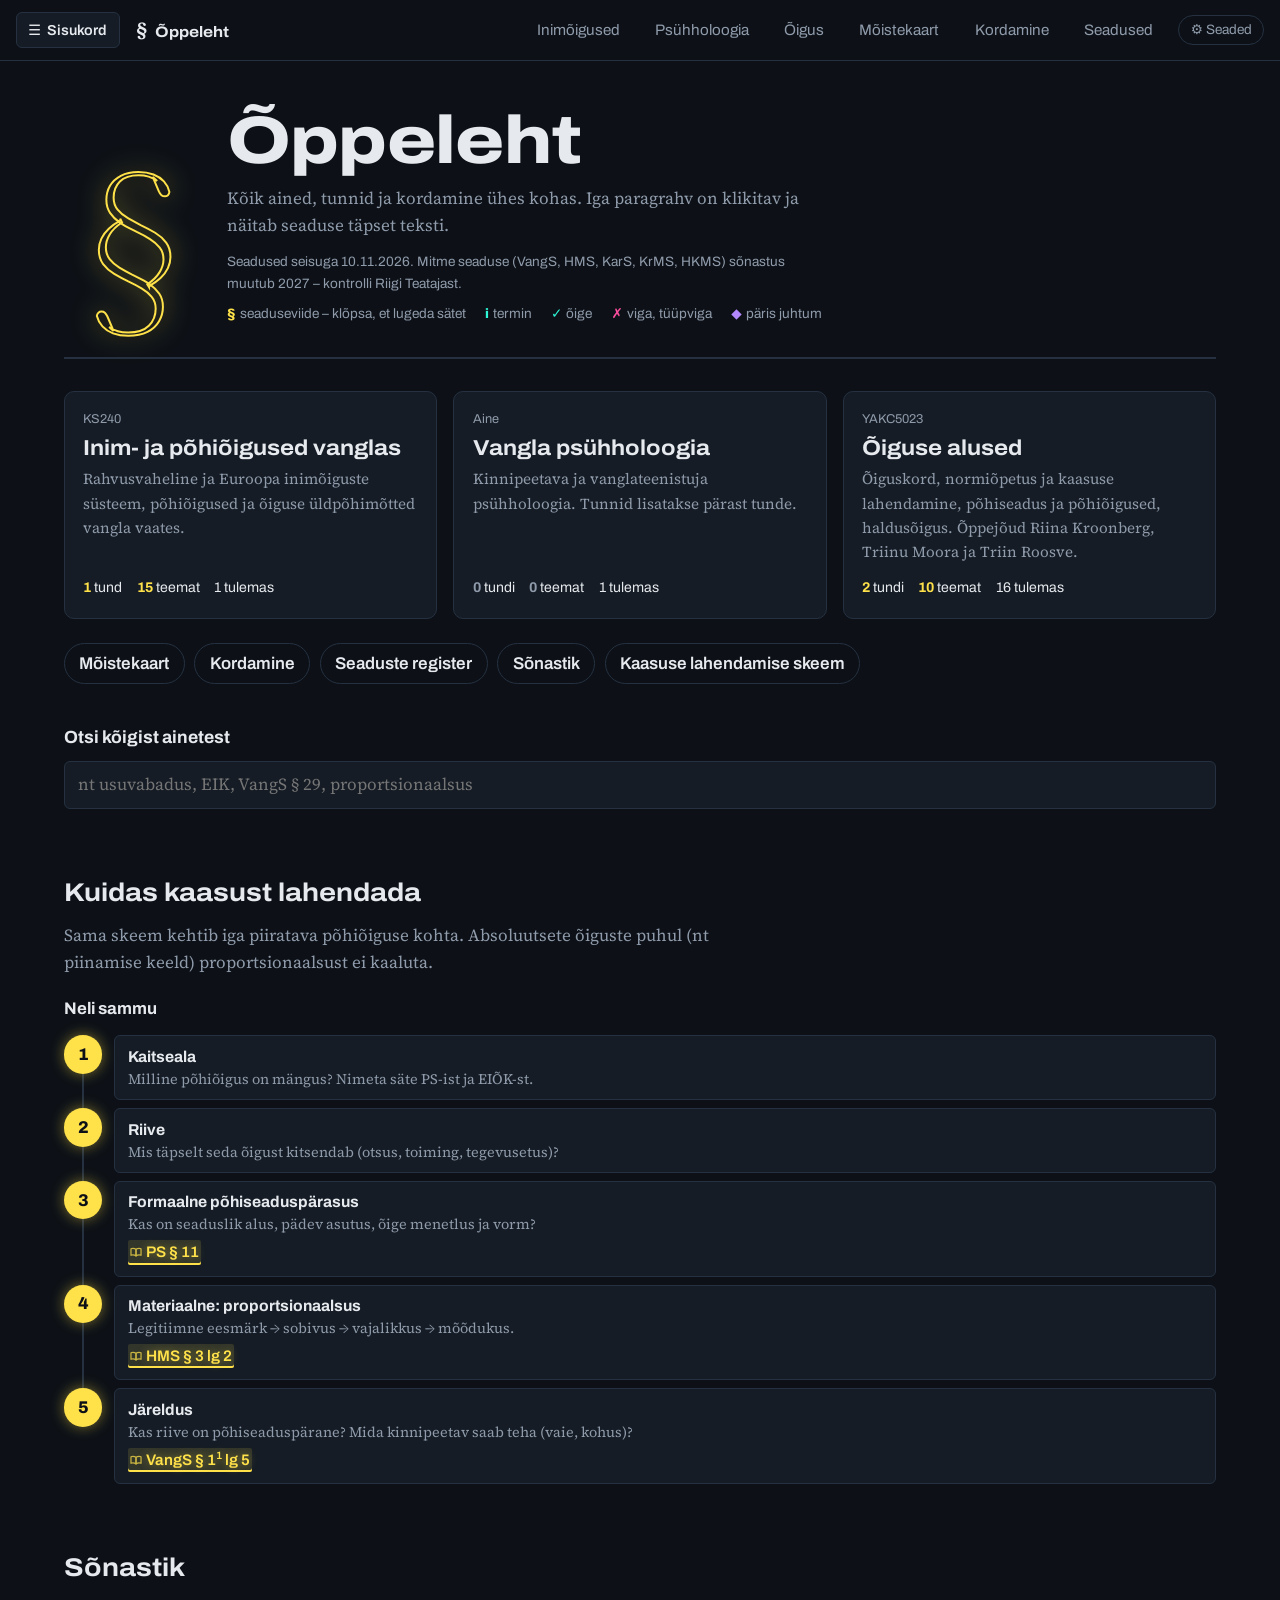
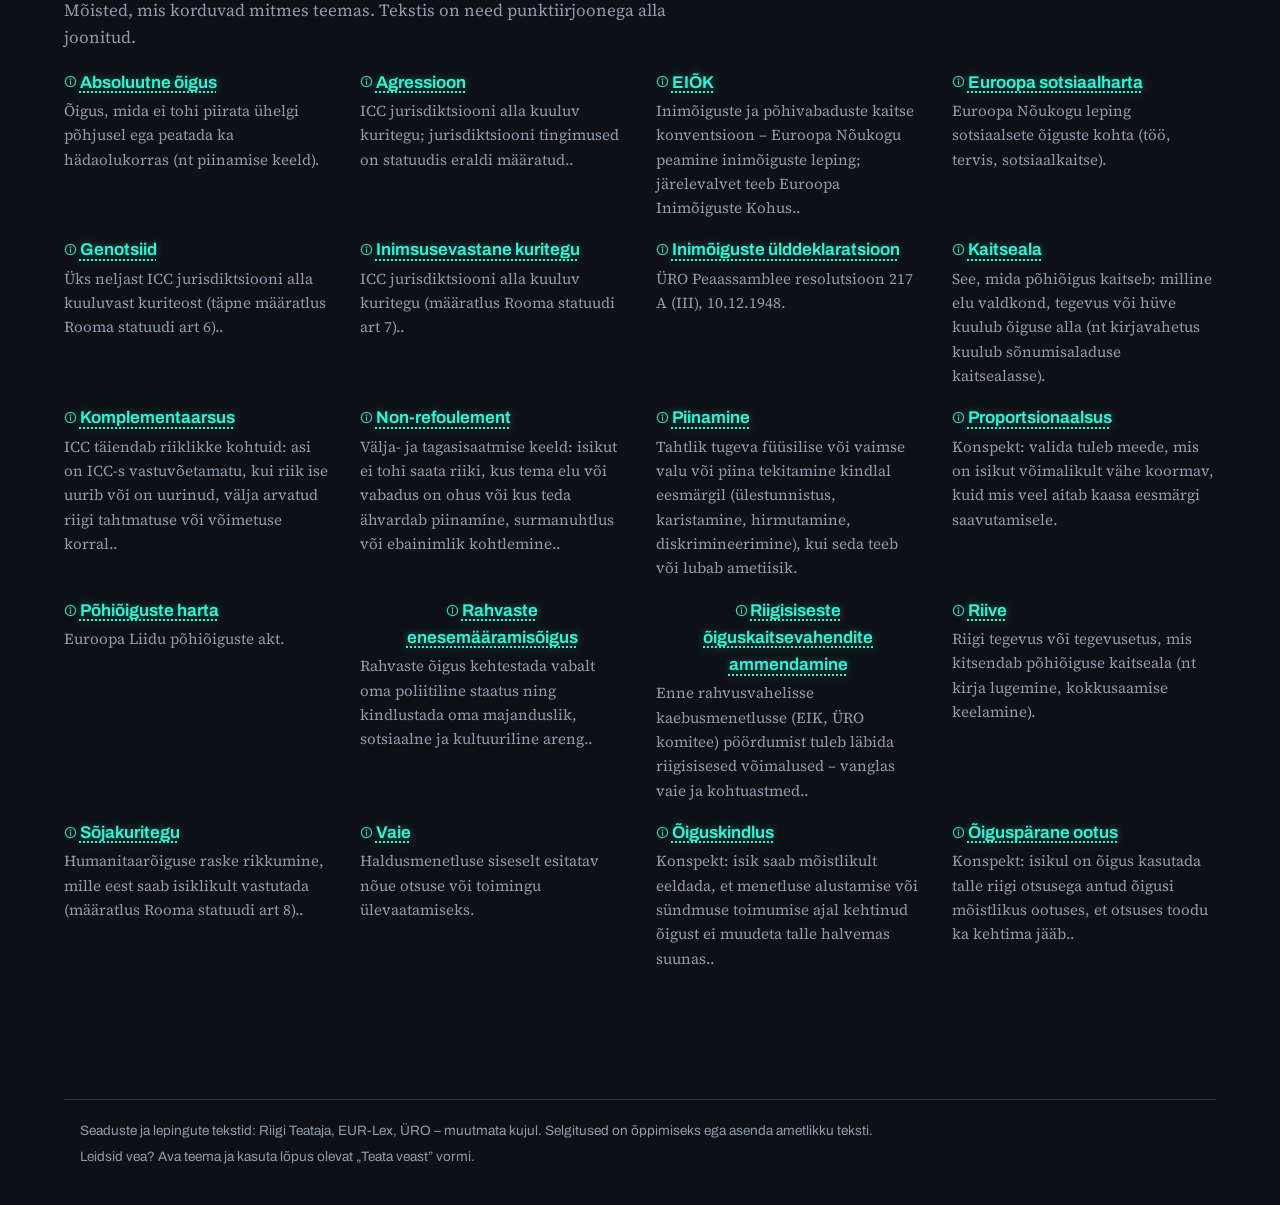
==== commit 6d7bc3cc: "Mõistekaart, teemade ikoonid, värvide ikoonid ja liikumise seade - moistekaart.html: iga valmis tunn" ====
--- a/index.html
+++ b/index.html
@@ -8,7 +8,7 @@
 <link rel="preconnect" href="https://fonts.googleapis.com">
 <link rel="preconnect" href="https://fonts.gstatic.com" crossorigin>
 <link href="https://fonts.googleapis.com/css2?family=Archivo:wdth,wght@62..125,400..800&family=Source+Serif+4:opsz,wght@8..60,300..700&display=swap" rel="stylesheet">
-<link rel="stylesheet" href="assets/stiil.css?v=20261111g">
+<link rel="stylesheet" href="assets/stiil.css?v=20261111h">
 <link rel="icon" href="data:image/svg+xml,%3Csvg xmlns='http://www.w3.org/2000/svg' viewBox='0 0 32 32'%3E%3Crect width='32' height='32' rx='6' fill='%23f2c230'/%3E%3Ctext x='16' y='24' font-size='22' text-anchor='middle' font-family='Georgia' fill='%231c2733'%3E§%3C/text%3E%3C/svg%3E">
 </head>
 <body>
@@ -21,12 +21,20 @@
       <h1 id="pealkiri">Õppeleht</h1>
       <p>Kõik ained, tunnid ja kordamine ühes kohas. Iga paragrahv on klikitav ja näitab seaduse täpset teksti.</p>
       <p class="seis" id="seis"></p>
+      <ul class="varvid" aria-label="Värvide ja ikoonide tähendus">
+        <li class="v-ref"><b>§</b>seaduseviide – klõpsa, et lugeda sätet</li>
+        <li class="v-term"><b>i</b>termin</li>
+        <li class="v-term"><b>✓</b>õige</li>
+        <li class="v-viga"><b>✗</b>viga, tüüpviga</li>
+        <li class="v-naide"><b>◆</b>päris juhtum</li>
+      </ul>
     </div>
   </section>
 
   <div class="ained" id="ained" aria-label="Ained"></div>
 
   <nav class="kiirlingid" aria-label="Kiirlingid">
+    <a href="moistekaart.html">Mõistekaart</a>
     <a href="kordamine.html">Kordamine</a>
     <a href="seadused.html">Seaduste register</a>
     <a href="#sonastik">Sõnastik</a>
@@ -62,9 +70,10 @@
   <p>Leidsid vea? Ava teema ja kasuta lõpus olevat „Teata veast” vormi.</p>
 </footer>
 
-<script src="assets/seadistus.js?v=20261111g"></script>
-<script src="assets/app.js?v=20261111g"></script>
-<script src="assets/skeemid.js?v=20261111g"></script>
+<script src="assets/seadistus.js?v=20261111h"></script>
+<script src="assets/app.js?v=20261111h"></script>
+<script src="assets/ikoonid.js?v=20261111h"></script>
+<script src="assets/skeemid.js?v=20261111h"></script>
 <script>
 (function () {
   const A = window.APP;
--- a/assets/stiil.css
+++ b/assets/stiil.css
@@ -78,10 +78,30 @@
 .ylariba nav { display: flex; gap: 1rem; align-items: center; }
 .ylariba nav a { text-decoration: none; color: var(--mahe); }
 .ylariba nav a[aria-current="page"] { color: var(--tint); font-weight: 600; box-shadow: inset 0 -3px 0 var(--marker); }
-.teemanupp {
+/* seaded: teema + liikumine */
+.seaded-kast { position: relative; }
+.seaded-nupp {
   border: 1px solid var(--joon); background: transparent; border-radius: 999px;
-  padding: .2rem .65rem; cursor: pointer; color: var(--mahe); font-family: var(--kiri-pealkiri); font-size: .85rem;
-}
+  padding: .2rem .7rem; cursor: pointer; color: var(--mahe); font-family: var(--kiri-pealkiri); font-size: .85rem; white-space: nowrap;
+}
+.seaded-nupp[aria-expanded="true"] { color: var(--tint); border-color: var(--tint); }
+.seaded-menyy {
+  position: absolute; right: 0; top: calc(100% + .4rem); z-index: 60; width: 15.5rem;
+  background: var(--pind); border: 1px solid var(--joon); border-radius: 10px; padding: .4rem;
+  box-shadow: 0 16px 36px -14px rgba(0, 0, 0, .55);
+}
+.seaded-menyy[hidden] { display: none; }
+.seaded-menyy button {
+  display: flex; width: 100%; justify-content: space-between; align-items: center; gap: .8rem;
+  border: 0; background: transparent; padding: .55rem .6rem; border-radius: 7px; cursor: pointer;
+  font-family: var(--kiri-pealkiri); font-size: .92rem; text-align: left;
+}
+.seaded-menyy button:hover { background: var(--paber); }
+.sm-lyliti { flex: none; width: 2.1rem; height: 1.2rem; border-radius: 99px; background: var(--joon); position: relative; }
+.sm-lyliti::after { content: ""; position: absolute; left: .15rem; top: .15rem; width: .9rem; height: .9rem; border-radius: 50%; background: var(--mahe); transition: left .15s ease; }
+[aria-checked="true"] > .sm-lyliti { background: var(--tint); }
+[aria-checked="true"] > .sm-lyliti::after { left: 1.05rem; background: var(--paber); }
+.sm-markus { margin: .3rem .6rem .35rem; font-family: var(--kiri-pealkiri); font-size: .75rem; color: var(--mahe); }
 
 main { padding: 0 1rem 4rem; }
 .vahe { max-width: 72rem; margin: 0 auto; }
@@ -815,3 +835,184 @@
 .sb-tasakaal { margin-top: .9rem; border: 1.5px dashed var(--joon); border-radius: var(--raadius); padding: .7rem .9rem; }
 .sb-tasakaal h4 { font-family: var(--kiri-pealkiri); margin: 0 0 .35rem; font-size: .95rem; }
 .sb-tasakaal ul { margin: 0; padding-left: 1.1rem; font-size: .92rem; line-height: 1.5; }
+
+
+/* =====================================================================
+   VÄRVI KÕRVAL IKOON – tähendus ei sõltu ainult värvist
+   § / raamat = seaduseviide, i = termin, ✓ = õige, ✗ = vale/viga, ≠ = erinevus, ◆ = päris näide
+   ===================================================================== */
+.ref::before, .term::before {
+  content: ""; display: inline-block; width: .78em; height: .78em; margin-right: .22em; vertical-align: -.06em;
+  background: currentColor; opacity: .75;
+  -webkit-mask: var(--ik) center / contain no-repeat; mask: var(--ik) center / contain no-repeat;
+}
+.ref { --ik: url("data:image/svg+xml,%3Csvg xmlns='http://www.w3.org/2000/svg' viewBox='0 0 24 24' fill='none' stroke='black' stroke-width='2.4' stroke-linejoin='round'%3E%3Cpath d='M2 5.5c3.5-1.2 6.8-.9 10 1.2v13c-3.2-2-6.5-2.3-10-1.2z'/%3E%3Cpath d='M22 5.5c-3.5-1.2-6.8-.9-10 1.2v13c3.2-2 6.5-2.3 10-1.2z'/%3E%3C/svg%3E"); }
+.term { --ik: url("data:image/svg+xml,%3Csvg xmlns='http://www.w3.org/2000/svg' viewBox='0 0 24 24' fill='none' stroke='black' stroke-width='2.2' stroke-linecap='round'%3E%3Ccircle cx='12' cy='12' r='9.5'/%3E%3Cpath d='M12 11v6'/%3E%3Ccircle cx='12' cy='7.5' r='.6' fill='black'/%3E%3C/svg%3E"); }
+.term::before { margin-right: .15em; opacity: .85; }
+.valik.oige::after, .sort-nupp.oige::before { content: "✓"; font-weight: 800; color: var(--vask); }
+.valik.vale::after, .sort-nupp.vale::before { content: "✗"; font-weight: 800; color: var(--rooste); }
+.valik.oige::after, .valik.vale::after { float: right; margin-left: .6rem; }
+.sort-nupp.oige::before, .sort-nupp.vale::before { margin-right: .3rem; }
+.erinevus h3::before { content: "≠"; color: var(--rooste); font-weight: 800; margin-right: .45rem; }
+.vastus-kast h3 + .kysimus + h3::before, .kontroll-jareldus::before { content: "✓ "; color: var(--vask); font-weight: 800; }
+.teade.ok::before { content: "✓ "; font-weight: 800; }
+.teade.viga::before { content: "✗ "; font-weight: 800; }
+.naite-aken .n-silt::before { content: "◆ "; }
+.lipik.termin .l-term::before { content: "i"; display: inline-grid; place-items: center; width: 1.2em; height: 1.2em; margin-right: .4rem; border: 2px solid var(--vask); border-radius: 50%; color: var(--vask); font-size: .8em; font-family: var(--kiri-tekst); font-style: italic; vertical-align: .1em; }
+.lipik .l-tekst p.esile-p { border-left-width: 6px; font-weight: 600; }
+
+/* värvide tähenduse selgitus (avalehel jt) */
+.varvid { display: flex; flex-wrap: wrap; gap: .5rem 1.2rem; list-style: none; padding: 0; margin: .5rem 0 0; font-family: var(--kiri-pealkiri); font-size: .85rem; color: var(--mahe); }
+.varvid b { font-weight: 800; margin-right: .25rem; }
+.varvid .v-ref b { color: var(--marker); } .varvid .v-term b { color: var(--vask); } .varvid .v-viga b { color: var(--rooste); } .varvid .v-naide b { color: var(--lilla); }
+
+/* ---------- liikumise vähendamine (seade) ---------- */
+:root[data-liikumine="vahem"] *, :root[data-liikumine="vahem"] *::before, :root[data-liikumine="vahem"] *::after {
+  animation: none !important; transition: none !important; scroll-behavior: auto !important;
+}
+
+/* ---------- teemade ikoonid ---------- */
+.ikoon { width: 1.5rem; height: 1.5rem; flex: none; display: inline-block; vertical-align: middle; }
+.t-ikoon { display: inline-grid; place-items: center; width: 2.4rem; height: 2.4rem; border-radius: 10px; border: 1.5px solid var(--joon); color: var(--tint); background: var(--pind); }
+:root:not([data-theme="light"]) .t-ikoon { box-shadow: inset 0 0 14px -8px rgba(230, 234, 238, .5); }
+.teemad li a.on-ikoon { grid-template-columns: 2.4rem 1fr auto; }
+.teemad li a.on-ikoon .t-ikoon { grid-row: 1 / 3; align-self: start; position: relative; }
+.teemad li a.on-ikoon .t-ikoon .t-nr-m { position: absolute; right: -.45rem; bottom: -.4rem; font-family: var(--kiri-pealkiri); font-size: .7rem; font-weight: 800; background: var(--paber); border: 1px solid var(--joon); border-radius: 99px; min-width: 1.2rem; height: 1.2rem; display: grid; place-items: center; color: var(--mahe); }
+@media (max-width: 640px) { .teemad li a.on-ikoon { grid-template-columns: 2.4rem 1fr; } }
+.teema-ikoon { display: inline-grid; place-items: center; width: 3.4rem; height: 3.4rem; border-radius: 14px; border: 2px solid var(--tint); margin-top: .9rem; }
+.teema-ikoon .ikoon { width: 2.1rem; height: 2.1rem; }
+:root:not([data-theme="light"]) .teema-ikoon { box-shadow: 0 0 22px -8px rgba(230, 234, 238, .55); }
+.kaardilink { display: inline-flex; align-items: center; gap: .4rem; font-family: var(--kiri-pealkiri); font-size: .9rem; color: var(--mahe); }
+.kaardilink .ikoon { width: 1.1rem; height: 1.1rem; }
+
+/* =====================================================================
+   MÕISTEKAART
+   ===================================================================== */
+.peidetud-tekst { position: absolute !important; width: 1px; height: 1px; overflow: hidden; clip: rect(0 0 0 0); white-space: nowrap; }
+.mk-pais { max-width: 90rem; margin: 0 auto; padding: 1.6rem 0 .8rem; }
+.mk-pais h1 { font-family: var(--kiri-pealkiri); font-stretch: 115%; font-weight: 800; font-size: clamp(1.9rem, 5vw, 3rem); line-height: 1.02; margin: 0 0 .5rem; }
+.mk-juhis { max-width: 46rem; margin: 0 0 1rem; color: var(--mahe); }
+.mk-juhis b { color: var(--tint); font-weight: 600; }
+.mk-vaated { display: flex; gap: .5rem; overflow-x: auto; padding-bottom: .3rem; scrollbar-width: thin; }
+.mk-vaated button {
+  flex: none; display: grid; text-align: left; gap: .1rem; cursor: pointer; max-width: 15rem;
+  border: 1.5px solid var(--joon); background: var(--pind); border-radius: 10px; padding: .5rem .8rem;
+}
+.mk-vaated button[aria-selected="true"] { border-color: var(--tint); background: var(--tint); color: var(--paber); }
+.mk-v-pea { font-family: var(--kiri-pealkiri); font-weight: 750; font-size: .92rem; }
+.mk-v-ala { font-family: var(--kiri-pealkiri); font-size: .78rem; opacity: .75; white-space: nowrap; overflow: hidden; text-overflow: ellipsis; }
+.mk-riba { display: flex; flex-wrap: wrap; align-items: center; gap: .5rem 1rem; margin-top: .8rem; font-family: var(--kiri-pealkiri); font-size: .9rem; }
+.mk-otsi input { font: inherit; width: 15rem; max-width: 100%; padding: .45rem .7rem; border-radius: var(--raadius); border: 1.5px solid var(--joon); background: var(--pind); color: var(--tint); }
+.mk-otsi { flex: 0 1 15rem; min-width: 0; }
+.mk-lyliti { display: inline-flex; align-items: center; gap: .35rem; cursor: pointer; color: var(--mahe); }
+.mk-lyliti[hidden] { display: none; }
+.mk-lyliti input { accent-color: var(--tint); width: 1rem; height: 1rem; }
+.mk-loend-nupp { padding: .35rem .8rem; font-family: var(--kiri-pealkiri); font-size: .85rem; }
+
+.mk-ala { max-width: 90rem; margin: 0 auto; display: grid; grid-template-columns: minmax(0, 1fr) 22rem; gap: 1rem; align-items: start; }
+.mk-louend { position: relative; height: min(74vh, 52rem); min-height: 26rem; border: 1px solid var(--joon); border-radius: 12px; overflow: hidden;
+  background: radial-gradient(circle at 1px 1px, var(--joon) 1px, transparent 0) 0 0 / 22px 22px, var(--paber); }
+#mk-svg { width: 100%; height: 100%; display: block; touch-action: none; cursor: grab; user-select: none; -webkit-user-select: none; }
+#mk-svg:active { cursor: grabbing; }
+.mk-suum { position: absolute; right: .6rem; top: .6rem; display: grid; gap: .3rem; }
+.mk-suum button { width: 2.2rem; height: 2.2rem; border-radius: 8px; border: 1px solid var(--joon); background: var(--pind); cursor: pointer; font-size: 1.1rem; font-family: var(--kiri-pealkiri); }
+.mk-legend { position: absolute; left: .6rem; bottom: .5rem; right: 3.5rem; display: flex; flex-wrap: wrap; gap: .25rem .9rem; list-style: none; margin: 0; padding: .35rem .6rem;
+  background: color-mix(in srgb, var(--pind) 88%, transparent); border-radius: 8px; font-family: var(--kiri-pealkiri); font-size: .75rem; color: var(--mahe); pointer-events: none; width: max-content; max-width: calc(100% - 4.2rem); }
+.mk-legend li { display: inline-flex; align-items: center; gap: .35rem; }
+.mk-legend span { display: inline-block; }
+.lg-teema { width: 1.1rem; height: .8rem; border: 1.5px solid var(--tint); border-radius: 3px; background: var(--pind); }
+.lg-moiste { width: 1.2rem; height: .75rem; border: 2px solid var(--vask); border-radius: 99px; }
+.lg-sild { width: 1.2rem; height: .75rem; border: 2px solid var(--vask); border-radius: 99px; outline: 1.5px dashed var(--tint); outline-offset: 2px; }
+.lg-sate { font-weight: 800; color: var(--paber); background: var(--marker); border-radius: 3px; padding: 0 .3rem; font-size: .7rem; }
+.lg-joon { width: 1.4rem; border-top: 2.5px dashed var(--tint); }
+.mk-tyhi { position: absolute; inset: 40% 1rem auto; text-align: center; color: var(--mahe); font-family: var(--kiri-pealkiri); }
+
+/* sõlmed */
+.mk-solm { cursor: pointer; outline: none; }
+.mk-kast { fill: var(--pind); stroke: var(--joon); stroke-width: 1.5; }
+.mk-tekst { fill: var(--tint); }
+.mk-teema .mk-kast { stroke: var(--tint); stroke-width: 1.6; }
+.mk-teema .mk-ikoon { color: var(--tint); }
+.mk-moiste .mk-kast { stroke: var(--vask); stroke-width: 2; fill: color-mix(in srgb, var(--vask) 9%, var(--pind)); }
+.mk-moiste .mk-tekst { fill: var(--tint); }
+.mk-rongas { fill: none; stroke: var(--tint); stroke-width: 1.4; stroke-dasharray: 4 3; }
+.mk-sild-mark { fill: var(--vask); font: 800 13px Archivo, sans-serif; }
+.mk-sate .mk-kast { fill: var(--marker); stroke: var(--marker); }
+.mk-sate .mk-tekst { fill: #1c2733; }
+.mk-lisa circle { fill: var(--paber); stroke: var(--mahe); stroke-width: 1; }
+.mk-lisa text { fill: var(--mahe); font: 700 9px Archivo, sans-serif; }
+:root:not([data-theme="light"]) .mk-moiste .mk-kast { filter: drop-shadow(0 0 5px rgba(46, 245, 214, .35)); }
+:root:not([data-theme="light"]) .mk-sate .mk-kast { filter: drop-shadow(0 0 5px rgba(255, 225, 74, .45)); }
+.mk-solm:hover .mk-kast { stroke-width: 3; }
+.mk-solm:focus-visible .mk-kast { stroke: var(--fookus); stroke-width: 3.5; }
+.mk-solm.valitud .mk-kast { stroke-width: 3.5; }
+.mk-teema.valitud .mk-kast { fill: var(--tint); } .mk-teema.valitud .mk-tekst, .mk-teema.valitud .mk-ikoon { fill: var(--paber); color: var(--paber); }
+.mk-moiste.valitud .mk-kast { fill: var(--vask); } .mk-moiste.valitud .mk-tekst { fill: #0d1117; } .mk-moiste.valitud .mk-sild-mark { fill: #0d1117; }
+:root[data-theme="light"] .mk-moiste.valitud .mk-tekst, :root[data-theme="light"] .mk-moiste.valitud .mk-sild-mark { fill: #fff; }
+
+/* servad */
+.mk-serv { stroke: var(--joon); stroke-width: 1.3; }
+.mk-serv-seos { stroke: var(--mahe); stroke-width: 1.5; opacity: .75; }
+.mk-serv-sild { stroke: var(--tint); stroke-width: 2.4; stroke-dasharray: 7 5; opacity: .9; }
+.mk-serv-sate { stroke: var(--marker); stroke-dasharray: 2 4; opacity: .7; }
+.mk-nool { fill: var(--mahe); }
+.mk-ssilt { display: none; pointer-events: none; }
+.mk-ssilt rect { fill: var(--paber); stroke: var(--joon); }
+.mk-ssilt text { fill: var(--mahe); font: 600 10.5px Archivo, sans-serif; }
+#mk-svg.mk-lahedal .mk-ssilt { display: block; }
+
+/* valik: muu tuhmub */
+#mk-maailm .mk-solm, #mk-maailm .mk-serv { transition: opacity .2s ease; }
+.mk-on-valik .mk-solm:not(.valitud):not(.naaber) { opacity: .16; }
+.mk-on-valik .mk-serv:not(.aktiivne) { opacity: .06; }
+.mk-on-valik .mk-ssilt { display: none; }
+.mk-serv.aktiivne { stroke: var(--tint); stroke-width: 2.4; opacity: 1; }
+.mk-serv-sild.aktiivne { stroke-width: 3; }
+.mk-on-valik .mk-ssilt.aktiivne { display: block; }
+.mk-ssilt.aktiivne rect { stroke: var(--tint); } .mk-ssilt.aktiivne text { fill: var(--tint); }
+
+/* paneel */
+.mk-paneel { border: 1px solid var(--joon); border-radius: 12px; background: var(--pind); padding: 1rem 1.1rem 1.2rem; max-height: min(74vh, 52rem); overflow: auto; position: sticky; top: 1rem; }
+.mk-paneel.taidetud { border-top: 5px solid var(--vask); }
+.mk-paneel h2 { font-family: var(--kiri-pealkiri); font-weight: 800; font-size: 1.45rem; line-height: 1.1; margin: .2rem 0 .6rem; }
+.mk-paneel h3 { font-family: var(--kiri-pealkiri); font-size: .8rem; letter-spacing: .06em; text-transform: uppercase; color: var(--mahe); margin: 1.1rem 0 .4rem; }
+.mk-paneel p { margin: 0 0 .6rem; font-size: .98rem; line-height: 1.5; }
+.mk-p-liik { font-family: var(--kiri-pealkiri); font-size: .8rem; color: var(--mahe); }
+.mk-p-sild { color: var(--vask); font-weight: 700; }
+.mk-p-ikoon { display: flex; gap: .6rem; align-items: center; }
+.mk-p-ikoon .ikoon { width: 2rem; height: 2rem; }
+.mk-p-seosed, .mk-p-teemad { list-style: none; padding: 0; margin: 0; display: grid; gap: .35rem; }
+.mk-p-seosed li { font-size: .95rem; line-height: 1.35; }
+.mk-suund { font-family: var(--kiri-pealkiri); font-size: .8rem; color: var(--mahe); }
+.mk-hyppa { font: inherit; font-family: var(--kiri-pealkiri); font-weight: 650; font-size: .9rem; cursor: pointer; color: var(--tint);
+  background: color-mix(in srgb, var(--vask) 10%, transparent); border: 1.5px solid var(--vask); border-radius: 99px; padding: .1rem .6rem; }
+.mk-hyppa:hover { background: var(--vask); color: var(--paber); }
+.mk-mujal { font-family: var(--kiri-pealkiri); font-weight: 650; font-size: .9rem; }
+.mk-mujal-silt, .mk-p-seosed small { font-family: var(--kiri-pealkiri); color: var(--mahe); }
+.mk-p-teemad a { display: flex; gap: .55rem; align-items: center; text-decoration: none; padding: .35rem .4rem; border-radius: 8px; border: 1px solid var(--joon); }
+.mk-p-teemad a:hover { border-color: var(--tint); }
+.mk-p-teemad span { display: grid; font-family: var(--kiri-pealkiri); font-size: .9rem; font-weight: 600; line-height: 1.25; }
+.mk-p-teemad small { font-weight: 400; color: var(--mahe); font-size: .75rem; }
+.mk-p-vihje { font-size: .88rem !important; color: var(--mahe); }
+.mk-p-vihje .nupp { margin-top: .5rem; font-size: .85rem; padding: .35rem .8rem; }
+.mk-p-viited .ref { margin: 0 .2rem .3rem 0; display: inline-block; }
+
+/* loend */
+.mk-loend { max-width: 60rem; padding-top: 2rem; }
+.mk-loend h2 { font-family: var(--kiri-pealkiri); font-weight: 800; }
+.mk-loend h3 { font-family: var(--kiri-pealkiri); border-bottom: 2px solid var(--tint); padding-bottom: .3rem; margin-top: 2rem; }
+.mk-loend dt { font-family: var(--kiri-pealkiri); font-weight: 750; font-size: 1.05rem; margin-top: 1rem; color: var(--vask); }
+.mk-loend dd { margin: .2rem 0 0; }
+.mk-loend dd p { margin: 0 0 .3rem; }
+.mk-l-seosed { font-family: var(--kiri-pealkiri); font-size: .88rem; color: var(--mahe); }
+.mk-l-teemad { font-family: var(--kiri-pealkiri); font-size: .85rem; }
+
+@media (max-width: 900px) {
+  .mk-ala { grid-template-columns: 1fr; }
+  .mk-louend { height: 62vh; min-height: 22rem; }
+  .mk-paneel { position: static; max-height: none; }
+}
+@media (max-width: 640px) {
+  .mk-legend { font-size: .7rem; gap: .15rem .6rem; }
+  .mk-otsi { flex: 1 1 100%; } .mk-otsi input { width: 100%; }
+}
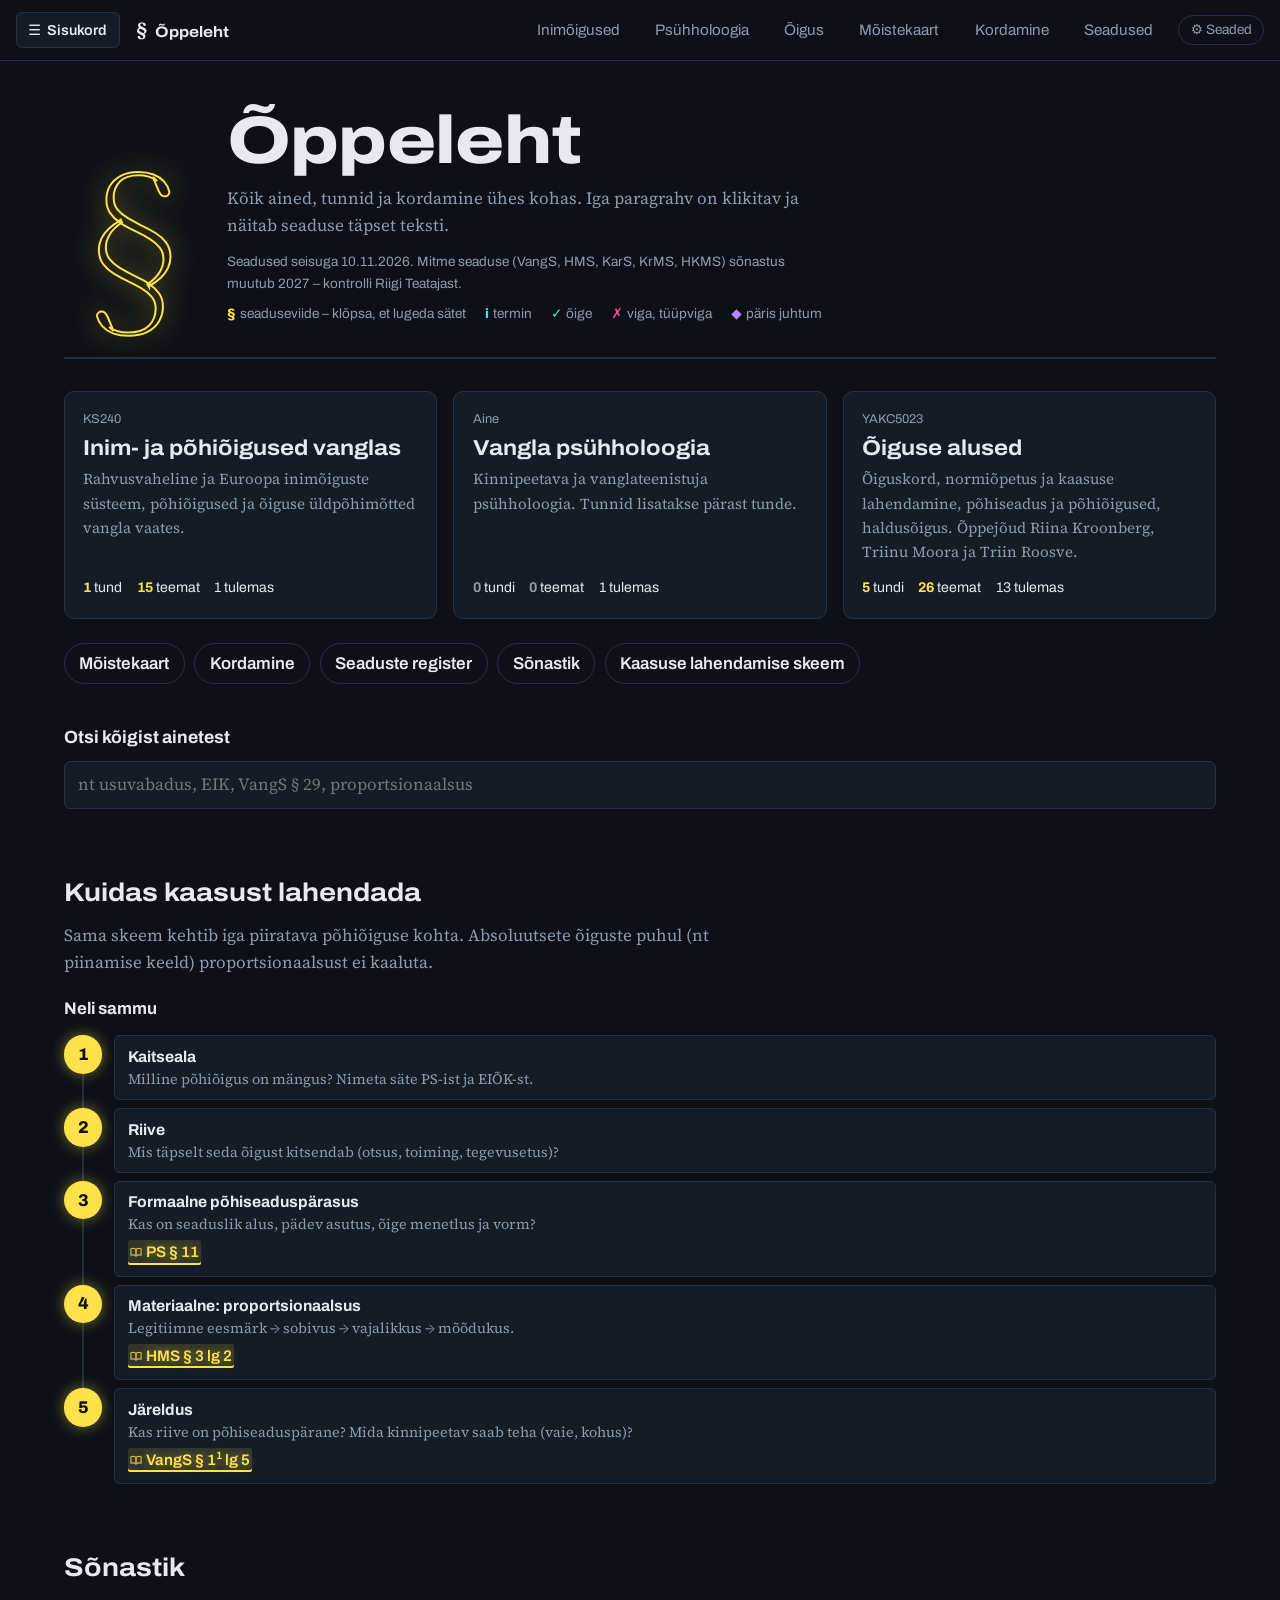
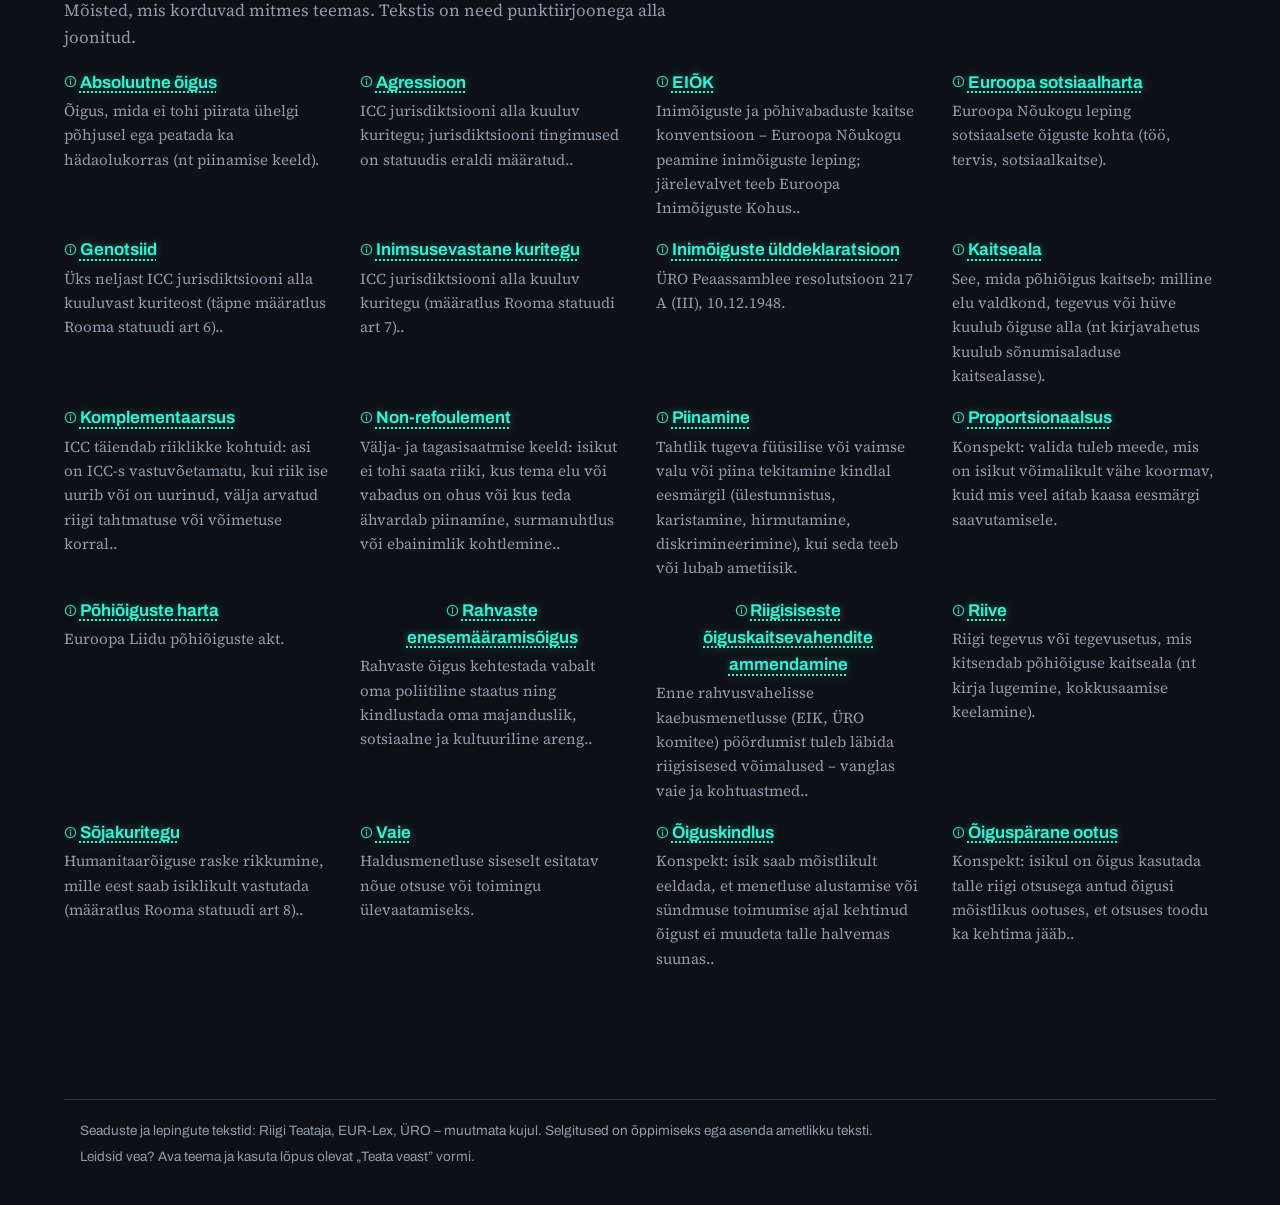
==== commit 7c166163: "Õiguse alused: tunnid 5–7 (normiõpetus, õiguse realiseerimine, kaasuste lahendamine) - 16 teemat van" ====
--- a/index.html
+++ b/index.html
@@ -8,7 +8,7 @@
 <link rel="preconnect" href="https://fonts.googleapis.com">
 <link rel="preconnect" href="https://fonts.gstatic.com" crossorigin>
 <link href="https://fonts.googleapis.com/css2?family=Archivo:wdth,wght@62..125,400..800&family=Source+Serif+4:opsz,wght@8..60,300..700&display=swap" rel="stylesheet">
-<link rel="stylesheet" href="assets/stiil.css?v=20261111h">
+<link rel="stylesheet" href="assets/stiil.css?v=20261111k">
 <link rel="icon" href="data:image/svg+xml,%3Csvg xmlns='http://www.w3.org/2000/svg' viewBox='0 0 32 32'%3E%3Crect width='32' height='32' rx='6' fill='%23f2c230'/%3E%3Ctext x='16' y='24' font-size='22' text-anchor='middle' font-family='Georgia' fill='%231c2733'%3E§%3C/text%3E%3C/svg%3E">
 </head>
 <body>
@@ -70,10 +70,10 @@
   <p>Leidsid vea? Ava teema ja kasuta lõpus olevat „Teata veast” vormi.</p>
 </footer>
 
-<script src="assets/seadistus.js?v=20261111h"></script>
-<script src="assets/app.js?v=20261111h"></script>
-<script src="assets/ikoonid.js?v=20261111h"></script>
-<script src="assets/skeemid.js?v=20261111h"></script>
+<script src="assets/seadistus.js?v=20261111k"></script>
+<script src="assets/app.js?v=20261111k"></script>
+<script src="assets/ikoonid.js?v=20261111k"></script>
+<script src="assets/skeemid.js?v=20261111k"></script>
 <script>
 (function () {
   const A = window.APP;
--- a/assets/stiil.css
+++ b/assets/stiil.css
@@ -274,10 +274,30 @@
 .valjast { font-size: .92rem; color: var(--mahe); border-top: 1px solid var(--joon); padding-top: .75rem; }
 .valjast p { margin: 0 0 .5rem; }
 
-.lehitse { display: flex; justify-content: space-between; gap: 1rem; margin-top: 2.5rem; padding-top: 1rem; border-top: 2px solid var(--tint); font-family: var(--kiri-pealkiri); }
-.lehitse a { text-decoration: none; max-width: 48%; }
-.lehitse small { display: block; color: var(--mahe); }
-.lehitse .jargmine { text-align: right; margin-left: auto; }
+/* lehitsemine: suur „Järgmine teema” nupp + väiksem „Eelmine” */
+.lehitse { margin-top: 3rem; padding-top: 1.4rem; border-top: 2px solid var(--tint); font-family: var(--kiri-pealkiri); }
+.lehitse-seis { display: flex; align-items: center; gap: .35rem; margin-bottom: .9rem; font-size: .85rem; color: var(--mahe); }
+.lehitse-seis i { width: 1.6rem; height: .4rem; border-radius: 99px; background: var(--joon); }
+.lehitse-seis i.tehtud { background: var(--mahe); }
+.lehitse-seis i.praegu { background: var(--tint); }
+.lehitse-seis span { margin-left: .5rem; }
+.lehitse-nupud { display: grid; gap: .7rem; }
+.lehitse a { display: flex; align-items: center; gap: .9rem; text-decoration: none; border-radius: 14px; }
+.lehitse .l-tekst { display: grid; gap: .1rem; min-width: 0; }
+.lehitse small { display: block; font-size: .82rem; }
+.lehitse b { font-weight: 750; line-height: 1.2; }
+.lehitse .jargmine { background: var(--tint); color: var(--paber); padding: 1.05rem 1.2rem; border: 2px solid var(--tint); }
+.lehitse .jargmine small { color: var(--paber); opacity: .75; }
+.lehitse .jargmine b { font-size: clamp(1.1rem, 2.6vw, 1.4rem); }
+.lehitse .jargmine .l-nool { margin-left: auto; font-size: 2rem; line-height: 1; transition: transform .15s ease; }
+.lehitse .jargmine:hover .l-nool, .lehitse .jargmine:focus-visible .l-nool { transform: translateX(5px); }
+.lehitse .jargmine .l-ikoon { flex: none; display: grid; place-items: center; width: 3rem; height: 3rem; border-radius: 12px; background: var(--paber); color: var(--tint); }
+.lehitse .jargmine .l-ikoon .ikoon { width: 1.9rem; height: 1.9rem; }
+:root:not([data-theme="light"]) .lehitse .jargmine { box-shadow: 0 0 34px -10px rgba(230, 234, 238, .55); }
+.lehitse .eelmine { border: 1.5px solid var(--joon); padding: .6rem .9rem; color: var(--mahe); }
+.lehitse .eelmine:hover { border-color: var(--tint); color: var(--tint); }
+.lehitse .eelmine .l-ikoon .ikoon { width: 1.3rem; height: 1.3rem; }
+.lehitse .eelmine b { font-weight: 600; font-size: .95rem; }
 
 /* ---------- harjutused ---------- */
 .harjutus { border: 1px solid var(--joon); border-radius: var(--raadius); padding: 1rem 1.1rem; margin-bottom: 1rem; background: var(--pind); }
@@ -893,14 +913,40 @@
 .mk-pais h1 { font-family: var(--kiri-pealkiri); font-stretch: 115%; font-weight: 800; font-size: clamp(1.9rem, 5vw, 3rem); line-height: 1.02; margin: 0 0 .5rem; }
 .mk-juhis { max-width: 46rem; margin: 0 0 1rem; color: var(--mahe); }
 .mk-juhis b { color: var(--tint); font-weight: 600; }
-.mk-vaated { display: flex; gap: .5rem; overflow-x: auto; padding-bottom: .3rem; scrollbar-width: thin; }
-.mk-vaated button {
-  flex: none; display: grid; text-align: left; gap: .1rem; cursor: pointer; max-width: 15rem;
-  border: 1.5px solid var(--joon); background: var(--pind); border-radius: 10px; padding: .5rem .8rem;
-}
-.mk-vaated button[aria-selected="true"] { border-color: var(--tint); background: var(--tint); color: var(--paber); }
-.mk-v-pea { font-family: var(--kiri-pealkiri); font-weight: 750; font-size: .92rem; }
-.mk-v-ala { font-family: var(--kiri-pealkiri); font-size: .78rem; opacity: .75; white-space: nowrap; overflow: hidden; text-overflow: ellipsis; }
+.mk-vaated { display: grid; grid-template-columns: auto 1fr; gap: .6rem; align-items: stretch; }
+.mk-vaated button { cursor: pointer; font: inherit; color: var(--tint); }
+.mk-tervik, .mk-aine {
+  display: grid; text-align: left; gap: .1rem; align-content: center;
+  border: 1.5px solid var(--joon); background: var(--pind); border-radius: 10px; padding: .5rem .85rem;
+}
+.mk-tervik { border-width: 2px; border-color: var(--tint); min-width: 11rem; align-self: start; min-height: 4.2rem; }
+.mk-tervik[aria-current="true"], .mk-aine[aria-current="true"], .mk-tund[aria-current="true"] { background: var(--tint); color: var(--paber) !important; border-color: var(--tint); }
+.mk-ained { display: grid; gap: .45rem; min-width: 0; }
+.mk-aine-rida { display: grid; grid-template-columns: 10.5rem minmax(0, 1fr); gap: .6rem; align-items: center; }
+.mk-tunnid { display: flex; flex-wrap: wrap; gap: .3rem; align-items: center; }
+.mk-tund { display: inline-grid; place-items: center; min-width: 2.1rem; height: 2.1rem; padding: 0 .35rem; border-radius: 8px;
+  border: 1.5px solid var(--vask); background: transparent; font-family: var(--kiri-pealkiri) !important; font-weight: 750; font-size: .9rem; }
+.mk-tund:hover { background: var(--vask-hele); }
+.mk-tund.tulemas { border: 1.5px dashed var(--joon); color: var(--mahe); font-weight: 500; cursor: default; }
+.mk-v-pea { font-family: var(--kiri-pealkiri); font-weight: 750; font-size: .95rem; }
+.mk-v-ala { font-family: var(--kiri-pealkiri); font-size: .78rem; opacity: .75; }
+.mk-v-tyhi { font-family: var(--kiri-pealkiri); font-size: .82rem; color: var(--mahe); }
+@media (max-width: 700px) {
+  .mk-vaated { grid-template-columns: 1fr; gap: .45rem; }
+  .mk-tervik { min-height: 0; padding: .45rem .8rem; }
+  .mk-aine-rida { grid-template-columns: 7.6rem minmax(0, 1fr); gap: .45rem; align-items: start; }
+  .mk-aine .mk-v-pea { font-size: .85rem; }
+  .mk-aine { padding: .35rem .6rem; }
+  .mk-aine .mk-v-ala { font-size: .7rem; }
+  .mk-tund { min-width: 1.9rem; height: 1.9rem; font-size: .85rem; }
+}
+/* kogumid kaardil */
+.mk-kogum rect { fill: color-mix(in srgb, var(--tint) 4%, transparent); stroke: var(--joon); stroke-width: 1.5; stroke-dasharray: 6 5; }
+.mk-kogum text { fill: var(--mahe); font: 700 13px Archivo, sans-serif; letter-spacing: .04em; text-transform: uppercase; }
+.mk-kogum-suur rect { fill: color-mix(in srgb, var(--tint) 6%, transparent); stroke: var(--mahe); stroke-width: 2; stroke-dasharray: none; }
+.mk-kogum-suur text { fill: var(--tint); font-size: 22px; font-weight: 800; letter-spacing: .02em; text-transform: none; }
+.mk-on-valik .mk-kogum { opacity: .35; }
+.lg-ala { width: 1.3rem; height: .8rem; border: 1.5px dashed var(--mahe); border-radius: 4px; }
 .mk-riba { display: flex; flex-wrap: wrap; align-items: center; gap: .5rem 1rem; margin-top: .8rem; font-family: var(--kiri-pealkiri); font-size: .9rem; }
 .mk-otsi input { font: inherit; width: 15rem; max-width: 100%; padding: .45rem .7rem; border-radius: var(--raadius); border: 1.5px solid var(--joon); background: var(--pind); color: var(--tint); }
 .mk-otsi { flex: 0 1 15rem; min-width: 0; }
@@ -1016,3 +1062,62 @@
   .mk-legend { font-size: .7rem; gap: .15rem .6rem; }
   .mk-otsi { flex: 1 1 100%; } .mk-otsi input { width: 100%; }
 }
+
+/* ---------- normi lahkamine (skeem „lahka”) ---------- */
+.s-lahka { border: 1.5px solid var(--joon); border-radius: 12px; padding: 1rem 1.1rem; background: var(--pind); }
+.lk-pea { display: flex; flex-wrap: wrap; gap: .4rem .8rem; align-items: baseline; margin-bottom: .6rem; }
+.lk-juhis { font-family: var(--kiri-pealkiri); font-size: .9rem; color: var(--mahe); }
+.lk-tekst { font-size: 1.02rem; line-height: 1.75; }
+.lk-tekst p { margin: 0 0 .35rem; }
+.lk-nupp { margin-top: .5rem; font-size: .9rem; padding: .4rem .9rem; }
+mark.lk { background: none; color: inherit; border-radius: 3px; padding: 0 .1em; }
+.s-lahka.naita mark.lk-k { background: color-mix(in srgb, var(--tint) 14%, transparent); box-shadow: inset 0 -2px 0 var(--tint); }
+.s-lahka.naita mark.lk-t { background: color-mix(in srgb, var(--tint) 6%, transparent); outline: 2px dashed var(--tint); outline-offset: 1px; }
+.s-lahka.naita mark.lk-s { outline: 2px dotted var(--mahe); outline-offset: 1px; }
+.s-lahka.naita mark.lk-m { font-weight: 800; text-decoration: underline wavy var(--mahe); }
+mark.lk sup { display: none; font-family: var(--kiri-pealkiri); font-weight: 800; font-size: .65em; margin-left: .1em; }
+.s-lahka.naita mark.lk sup { display: inline; }
+.lk-tulem { margin-top: .8rem; border-top: 1px solid var(--joon); padding-top: .7rem; }
+.lk-legend { list-style: none; padding: 0; margin: 0 0 .6rem; display: flex; flex-wrap: wrap; gap: .3rem 1rem; font-family: var(--kiri-pealkiri); font-size: .82rem; color: var(--mahe); }
+.lk-legend span.lk, .lk-tabel b.lk { display: inline-grid; place-items: center; min-width: 1.7rem; padding: 0 .3rem; border-radius: 5px; font-family: var(--kiri-pealkiri); font-weight: 800; font-size: .8rem; color: var(--tint); }
+.lk-legend .lk-k, .lk-tabel .lk-k { border: 2px solid var(--tint); }
+.lk-legend .lk-t, .lk-tabel .lk-t { border: 2px dashed var(--tint); }
+.lk-legend .lk-s, .lk-tabel .lk-s { border: 2px dotted var(--mahe); }
+.lk-legend .lk-m { border: 0; text-decoration: underline wavy var(--mahe); }
+.lk-tabel { list-style: none; padding: 0; margin: 0; display: grid; gap: .35rem; }
+.lk-tabel li { line-height: 1.45; }
+.lk-selg { color: var(--mahe); font-size: .93rem; }
+.lk-valem { margin: .7rem 0 0; font-family: var(--kiri-pealkiri); font-weight: 700; font-size: 1.02rem; }
+
+/* ---------- subsumeerimine (skeem „subsumeeri”) ---------- */
+.s-subsumeeri { border: 1.5px solid var(--joon); border-radius: 12px; padding: 1rem 1.1rem; background: var(--pind); }
+.sb-kys { margin: 0 0 .4rem; }
+.sb-norm { margin: 0 0 .8rem; font-family: var(--kiri-pealkiri); font-size: .9rem; color: var(--mahe); }
+.sb-veerud, .sb-rida { display: grid; grid-template-columns: minmax(0, 1fr) minmax(0, 1fr) 9.5rem; gap: .5rem .9rem; align-items: start; }
+.sb-veerud { font-family: var(--kiri-pealkiri); font-size: .75rem; letter-spacing: .05em; text-transform: uppercase; color: var(--mahe); padding: 0 .6rem .3rem; }
+.sb-read { list-style: none; padding: 0; margin: 0; display: grid; gap: .5rem; }
+.sb-rida { border: 1.5px solid var(--joon); border-radius: 10px; padding: .65rem .6rem; position: relative; }
+.sb-rida.on-taidetud { border-color: var(--vask); }
+.sb-rida.pole-taidetud { border-color: var(--rooste); }
+.sb-tunnus { display: flex; gap: .5rem; align-items: baseline; font-weight: 600; }
+.sb-nr { flex: none; font-family: var(--kiri-pealkiri); font-weight: 800; font-size: .78rem; border: 2px solid var(--tint); border-radius: 5px; padding: 0 .3rem; }
+.sb-asjaolu { position: relative; }
+.sb-asjaolu::before { content: "↔"; position: absolute; left: -.85rem; color: var(--mahe); }
+.sb-toend { display: block; font-family: var(--kiri-pealkiri); font-size: .8rem; color: var(--mahe); margin-top: .2rem; }
+.sb-otsus { display: grid; gap: .3rem; }
+.sb-v { cursor: pointer; font-family: var(--kiri-pealkiri); font-size: .82rem; font-weight: 650; border: 1.5px solid var(--joon); background: transparent; border-radius: 7px; padding: .3rem .4rem; }
+.sb-v:disabled { cursor: default; opacity: .55; }
+.sb-v.oige { border-color: var(--vask); background: var(--vask-hele); opacity: 1; }
+.sb-v.vale { border-color: var(--rooste); background: var(--rooste-hele); opacity: 1; }
+.sb-selg { grid-column: 1 / -1; font-size: .93rem; color: var(--mahe); border-top: 1px dashed var(--joon); padding-top: .4rem; }
+.sb-jareldus { margin-top: .8rem; border: 1.5px solid var(--vask); background: var(--vask-hele); border-radius: var(--raadius); padding: .75rem .9rem; }
+.sb-jareldus::before { content: "✓ "; color: var(--vask); font-weight: 800; }
+.sb-jareldus b { display: block; font-family: var(--kiri-pealkiri); margin-bottom: .2rem; }
+.sb-tagajarg { margin: .4rem 0 0; font-size: .93rem; }
+@media (max-width: 640px) {
+  .sb-veerud { display: none; }
+  .sb-rida { grid-template-columns: 1fr; }
+  .sb-asjaolu::before { content: none; }
+  .sb-asjaolu { border-left: 3px solid var(--joon); padding-left: .5rem; }
+  .sb-otsus { grid-template-columns: 1fr 1fr; }
+}
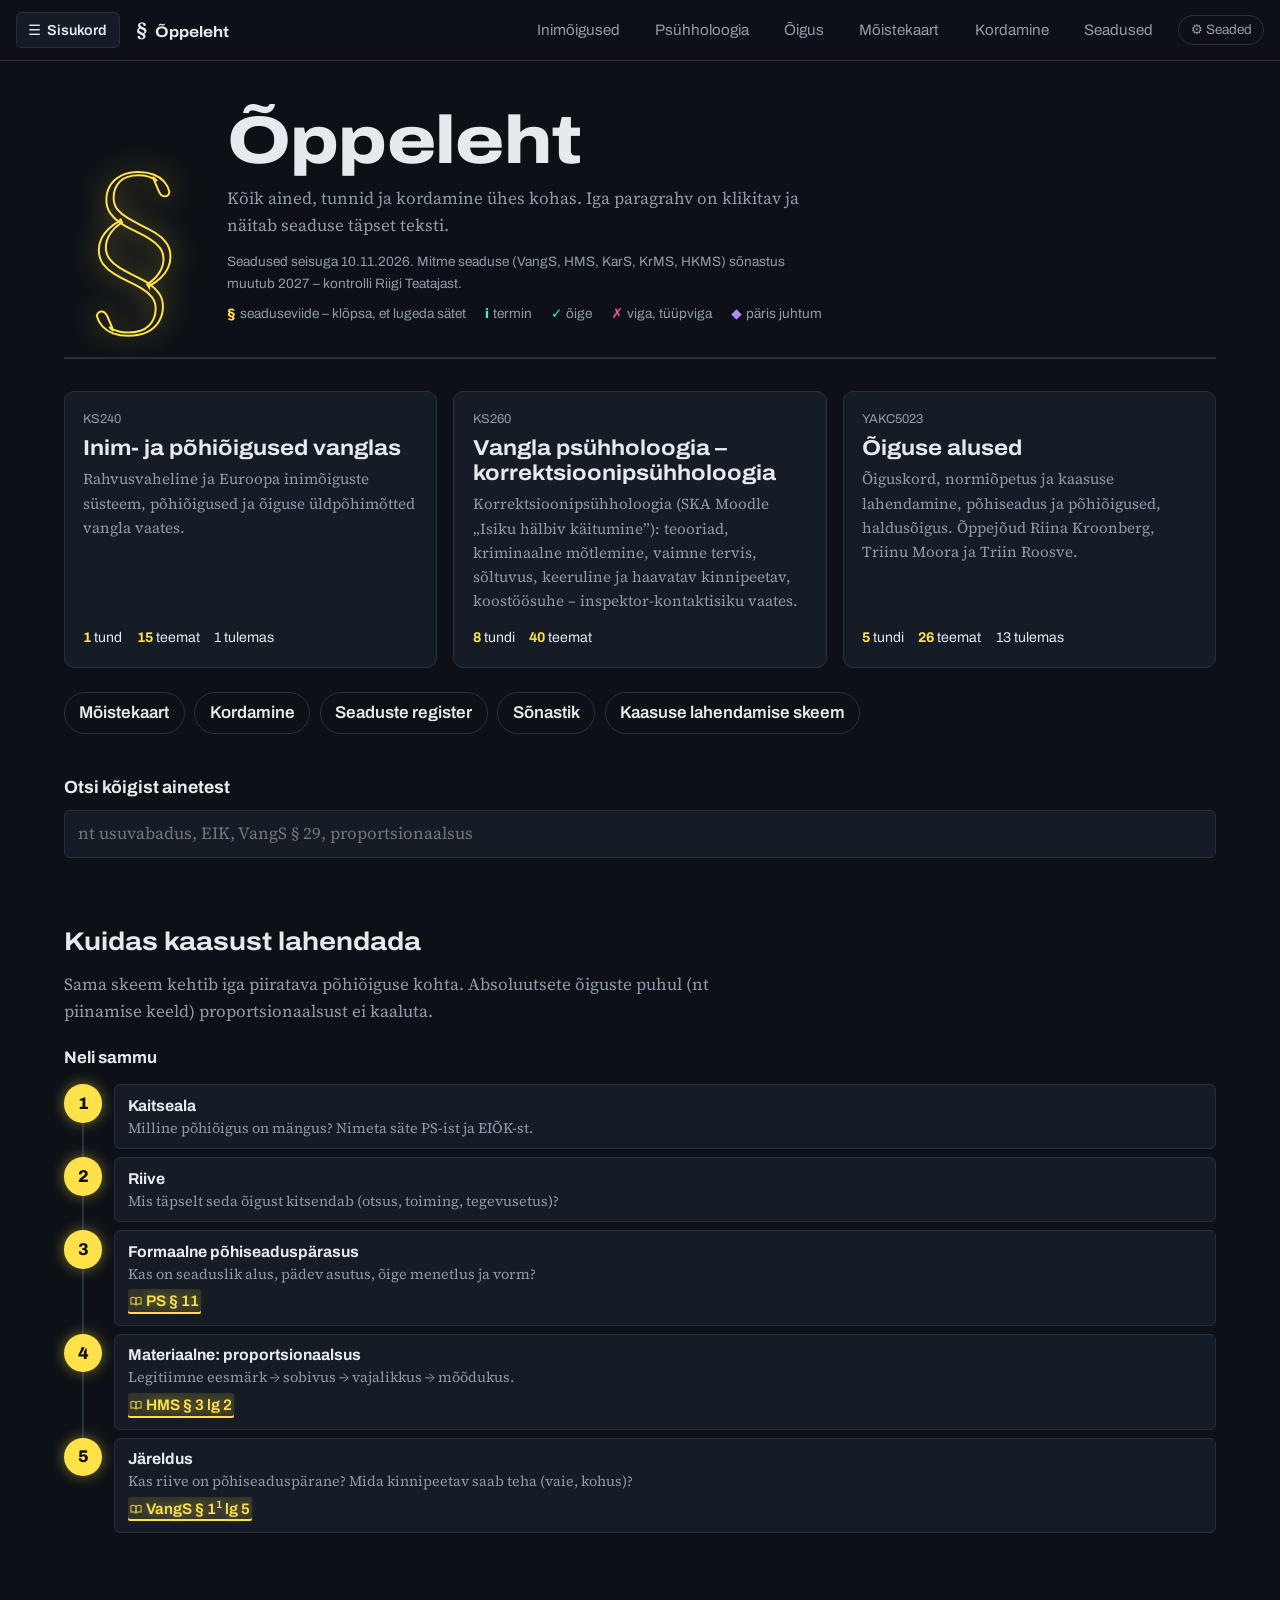
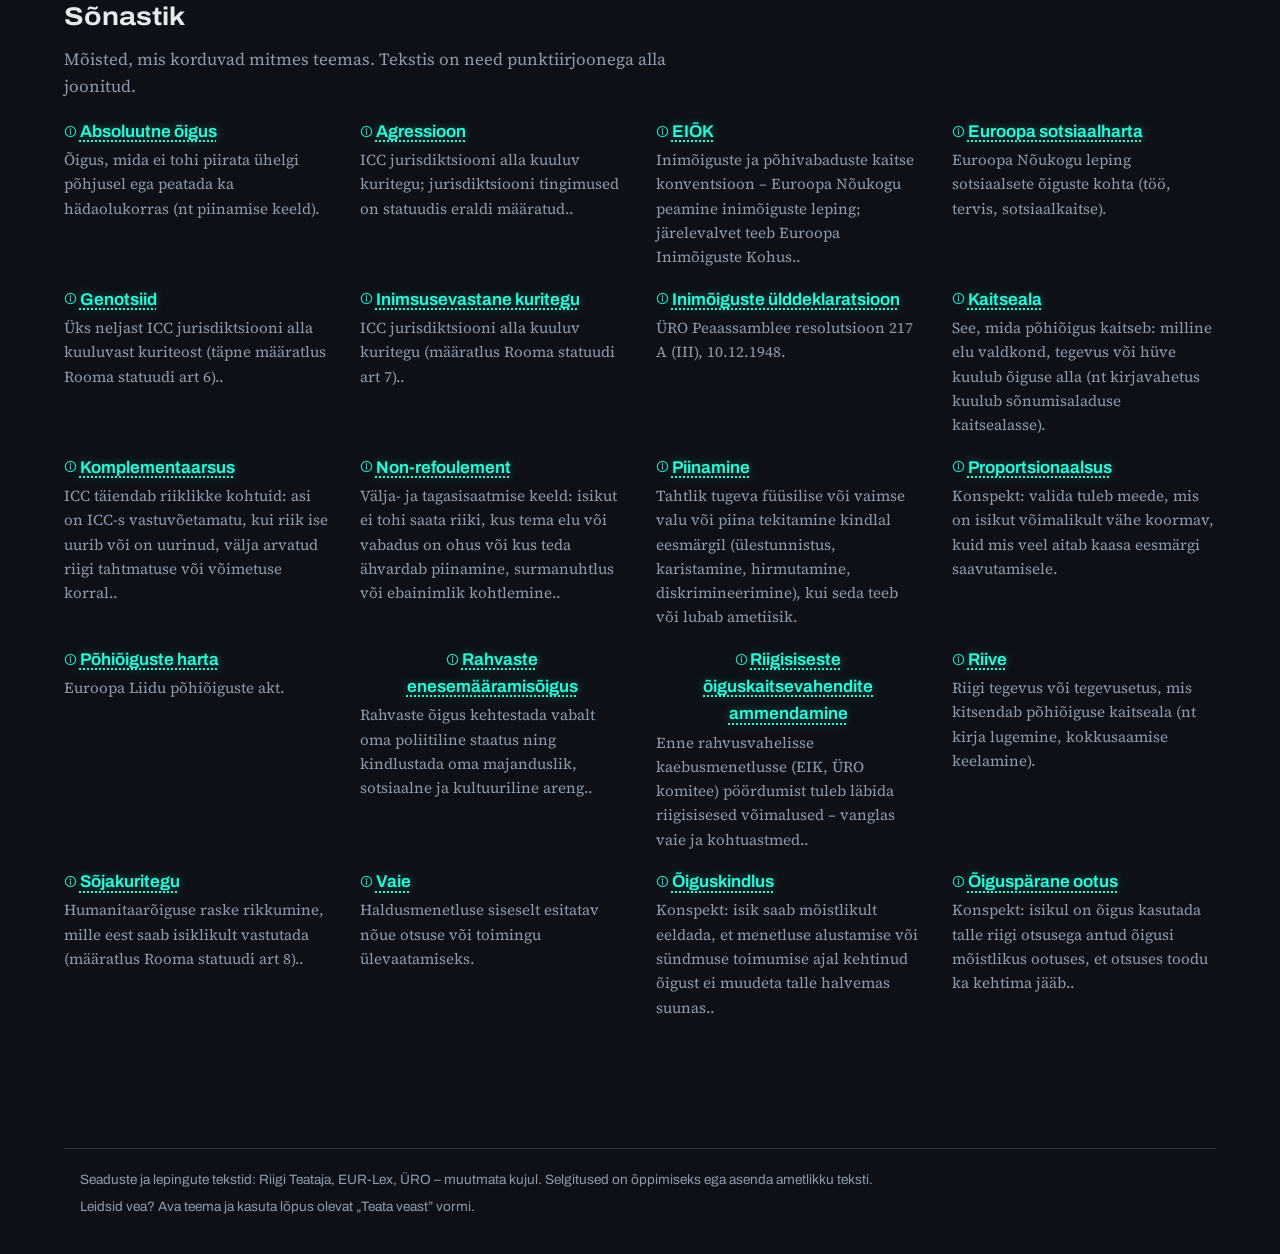
==== commit afc83fb5: "Psühholoogia tunnid 1–8 (40 teemat), skeemid ring/maatriks/trepp, 26 ikooni, mõistekaart Korrektsioo" ====
--- a/index.html
+++ b/index.html
@@ -8,7 +8,7 @@
 <link rel="preconnect" href="https://fonts.googleapis.com">
 <link rel="preconnect" href="https://fonts.gstatic.com" crossorigin>
 <link href="https://fonts.googleapis.com/css2?family=Archivo:wdth,wght@62..125,400..800&family=Source+Serif+4:opsz,wght@8..60,300..700&display=swap" rel="stylesheet">
-<link rel="stylesheet" href="assets/stiil.css?v=20261111k">
+<link rel="stylesheet" href="assets/stiil.css?v=20261111p">
 <link rel="icon" href="data:image/svg+xml,%3Csvg xmlns='http://www.w3.org/2000/svg' viewBox='0 0 32 32'%3E%3Crect width='32' height='32' rx='6' fill='%23f2c230'/%3E%3Ctext x='16' y='24' font-size='22' text-anchor='middle' font-family='Georgia' fill='%231c2733'%3E§%3C/text%3E%3C/svg%3E">
 </head>
 <body>
@@ -70,10 +70,10 @@
   <p>Leidsid vea? Ava teema ja kasuta lõpus olevat „Teata veast” vormi.</p>
 </footer>
 
-<script src="assets/seadistus.js?v=20261111k"></script>
-<script src="assets/app.js?v=20261111k"></script>
-<script src="assets/ikoonid.js?v=20261111k"></script>
-<script src="assets/skeemid.js?v=20261111k"></script>
+<script src="assets/seadistus.js?v=20261111p"></script>
+<script src="assets/app.js?v=20261111p"></script>
+<script src="assets/ikoonid.js?v=20261111p"></script>
+<script src="assets/skeemid.js?v=20261111p"></script>
 <script>
 (function () {
   const A = window.APP;
--- a/assets/stiil.css
+++ b/assets/stiil.css
@@ -962,8 +962,16 @@
 #mk-svg:active { cursor: grabbing; }
 .mk-suum { position: absolute; right: .6rem; top: .6rem; display: grid; gap: .3rem; }
 .mk-suum button { width: 2.2rem; height: 2.2rem; border-radius: 8px; border: 1px solid var(--joon); background: var(--pind); cursor: pointer; font-size: 1.1rem; font-family: var(--kiri-pealkiri); }
-.mk-legend { position: absolute; left: .6rem; bottom: .5rem; right: 3.5rem; display: flex; flex-wrap: wrap; gap: .25rem .9rem; list-style: none; margin: 0; padding: .35rem .6rem;
-  background: color-mix(in srgb, var(--pind) 88%, transparent); border-radius: 8px; font-family: var(--kiri-pealkiri); font-size: .75rem; color: var(--mahe); pointer-events: none; width: max-content; max-width: calc(100% - 4.2rem); }
+.mk-legend-kast { position: absolute; left: .6rem; bottom: .5rem; right: 3.6rem; font-family: var(--kiri-pealkiri); font-size: .75rem; color: var(--mahe); }
+.mk-legend-kast summary { pointer-events: auto; cursor: pointer; display: inline-block; padding: .3rem .6rem; border-radius: 8px; border: 1px solid var(--joon); background: var(--pind); list-style: none; }
+.mk-legend-kast summary::-webkit-details-marker { display: none; }
+.mk-legend-kast[open] summary { margin-top: .3rem; }
+.mk-legend-kast[open] summary { font-size: 0; }
+.mk-legend-kast[open] summary::before { content: "Peida tähised"; font-size: .75rem; }
+.mk-legend-kast { display: flex; flex-direction: column-reverse; align-items: flex-start; pointer-events: none; }
+.mk-legend-kast[open] { pointer-events: auto; }
+.mk-legend { position: static; display: flex; flex-wrap: wrap; gap: .25rem .9rem; list-style: none; margin: 0; padding: .35rem .6rem;
+  background: color-mix(in srgb, var(--pind) 88%, transparent); border-radius: 8px; font-family: var(--kiri-pealkiri); font-size: .75rem; color: var(--mahe); pointer-events: none; max-width: 100%; }
 .mk-legend li { display: inline-flex; align-items: center; gap: .35rem; }
 .mk-legend span { display: inline-block; }
 .lg-teema { width: 1.1rem; height: .8rem; border: 1.5px solid var(--tint); border-radius: 3px; background: var(--pind); }
@@ -1121,3 +1129,96 @@
   .sb-asjaolu { border-left: 3px solid var(--joon); padding-left: .5rem; }
   .sb-otsus { grid-template-columns: 1fr 1fr; }
 }
+
+/* ---------- mõistekaart: sõlme suurus ja toon seoste arvu järgi ---------- */
+.mk-moiste.mk-t1 .mk-kast { stroke-width: 1.4; fill: color-mix(in srgb, var(--vask) 5%, var(--pind)); stroke: color-mix(in srgb, var(--vask) 65%, var(--pind)); }
+.mk-moiste.mk-t1 .mk-tekst { fill: color-mix(in srgb, var(--tint) 80%, var(--pind)); }
+.mk-moiste.mk-t2 .mk-kast { stroke-width: 2.2; fill: color-mix(in srgb, var(--vask) 14%, var(--pind)); }
+.mk-moiste.mk-t3 .mk-kast { stroke-width: 3; fill: color-mix(in srgb, var(--vask) 30%, var(--pind)); }
+.mk-moiste.mk-t3 .mk-tekst { fill: var(--tint); }
+:root:not([data-theme="light"]) .mk-moiste.mk-t3 .mk-kast { filter: drop-shadow(0 0 10px rgba(46, 245, 214, .55)); }
+:root:not([data-theme="light"]) .mk-moiste.mk-t1 .mk-kast { filter: none; }
+.mk-teema.mk-t1 .mk-kast { stroke: var(--mahe); stroke-width: 1.3; }
+.mk-teema.mk-t1 .mk-tekst { fill: color-mix(in srgb, var(--tint) 80%, var(--pind)); }
+.mk-teema.mk-t1 .mk-ikoon { color: var(--mahe); }
+.mk-teema.mk-t2 .mk-kast { stroke: var(--tint); stroke-width: 2; fill: color-mix(in srgb, var(--tint) 8%, var(--pind)); }
+.mk-teema.mk-t3 .mk-kast { stroke: var(--tint); stroke-width: 2.6; fill: color-mix(in srgb, var(--tint) 18%, var(--pind)); }
+:root:not([data-theme="light"]) .mk-teema.mk-t3 .mk-kast { filter: drop-shadow(0 0 10px rgba(230, 234, 238, .35)); }
+.lg-suurus { display: inline-flex !important; align-items: flex-end; gap: 2px; }
+.lg-suurus i { display: block; border: 1.5px solid var(--vask); border-radius: 99px; }
+.lg-suurus i:nth-child(1) { width: .55rem; height: .4rem; opacity: .6; }
+.lg-suurus i:nth-child(2) { width: .75rem; height: .55rem; }
+.lg-suurus i:nth-child(3) { width: 1rem; height: .7rem; background: color-mix(in srgb, var(--vask) 35%, transparent); border-width: 2px; }
+
+/* ---------- mõistekaart täisekraanil ---------- */
+.mk-taisnupp { font-size: 1.05rem !important; }
+.mk-ala.mk-taisekraan { position: fixed; inset: 0; z-index: 90; max-width: none; margin: 0; padding: .6rem; gap: .6rem; background: var(--paber);
+  grid-template-columns: minmax(0, 1fr) 24rem; height: 100vh; height: 100dvh; }
+.mk-ala.mk-taisekraan .mk-louend { height: 100%; min-height: 0; }
+.mk-ala.mk-taisekraan .mk-paneel { max-height: 100%; height: 100%; position: static; }
+.mk-ala:fullscreen { background: var(--paber); }
+body.mk-tais-avatud { overflow: hidden; }
+@media (max-width: 900px) {
+  .mk-ala.mk-taisekraan { grid-template-columns: 1fr; grid-template-rows: minmax(0, 1fr) minmax(0, 38%); }
+  .mk-ala.mk-taisekraan .mk-paneel { height: auto; overflow: auto; }
+}
+
+/* ---- Ring (tsükkel) ---- */
+.s-ring { position: relative; width: min(100%, 36rem); aspect-ratio: 1; margin: .5rem auto 1rem; }
+.s-ring .r-joon { position: absolute; inset: 0; width: 100%; height: 100%; overflow: visible; }
+.s-ring .r-joon circle { fill: none; stroke: var(--joon); stroke-width: .8; }
+.s-ring .r-joon path { fill: none; stroke: var(--vask); stroke-width: .9; }
+.s-ring .r-joon marker path { fill: var(--vask); stroke: none; }
+.s-ring .r-kese { position: absolute; left: 50%; top: 50%; transform: translate(-50%, -50%); width: 34%; text-align: center; display: grid; gap: .2rem; font-family: var(--kiri-pealkiri); }
+.s-ring .r-kese b { font-size: 1.05rem; } .s-ring .r-kese span { font-size: .82rem; color: var(--mahe); }
+.s-ring .r-osad { list-style: none; margin: 0; padding: 0; }
+.s-ring .r-osad li { position: absolute; left: var(--x); top: var(--y); transform: translate(-50%, -50%); width: 12.5rem; max-width: 40%;
+  background: var(--pind); border: 1.5px solid var(--joon); border-top: 4px solid var(--tint); border-radius: var(--raadius); padding: .5rem .65rem .55rem; display: grid; gap: .2rem; font-size: .88rem; }
+.s-ring.r-palju .r-osad li { width: 10.5rem; font-size: .82rem; }
+.s-ring .r-osad li[data-toon="b"] { border-top-color: var(--vask); }
+.s-ring .r-osad li[data-toon="c"] { border-top-style: dashed; }
+.s-ring .r-osad li[data-toon="d"] { border-top-color: var(--mahe); }
+.s-ring .r-nr { font-family: var(--kiri-pealkiri); font-size: .75rem; color: var(--vask); }
+.s-ring .r-osad b { font-family: var(--kiri-pealkiri); }
+.s-ring .r-tagasi { position: absolute; bottom: -1.6rem; left: 0; right: 0; text-align: center; color: var(--mahe); font-size: .85rem; margin: 0; }
+@media (max-width: 640px) {
+  .s-ring { aspect-ratio: auto; width: 100%; }
+  .s-ring .r-joon { display: none; }
+  .s-ring .r-kese { position: static; transform: none; width: auto; margin-bottom: .6rem; }
+  .s-ring .r-osad { display: grid; gap: .9rem; }
+  .s-ring .r-osad li, .s-ring.r-palju .r-osad li { position: relative; left: auto; top: auto; transform: none; width: auto; max-width: none; font-size: .9rem; }
+  .s-ring .r-osad li + li::before { content: "↓"; position: absolute; top: -1.05rem; left: 50%; color: var(--vask); font-size: .8rem; }
+  .s-ring .r-tagasi { position: static; margin-top: .5rem; }
+}
+/* ---- Maatriks (2 × 2) ---- */
+.s-maatriks { display: grid; grid-template-columns: minmax(5.5rem, auto) repeat(var(--veerge), 1fr); gap: .45rem; margin: .5rem 0 1rem; }
+.s-maatriks .m-veerg, .s-maatriks .m-rida { font-family: var(--kiri-pealkiri); font-size: .9rem; color: var(--mahe); align-self: end; text-align: center; padding: .2rem; }
+.s-maatriks .m-rida { align-self: center; text-align: right; }
+.s-maatriks .m-lahter { border: 1.5px solid var(--joon); border-left: 4px solid var(--tint); border-radius: var(--raadius); background: var(--pind); padding: .65rem .75rem; display: grid; gap: .25rem; }
+.s-maatriks .m-lahter[data-toon="b"] { border-left-color: var(--vask); }
+.s-maatriks .m-lahter[data-toon="c"] { border-left-style: dashed; }
+.s-maatriks .m-lahter b { font-family: var(--kiri-pealkiri); }
+.s-maatriks .m-silt { display: none; font-size: .75rem; color: var(--mahe); font-family: var(--kiri-pealkiri); }
+@media (max-width: 640px) {
+  .s-maatriks { grid-template-columns: 1fr; }
+  .s-maatriks .m-veerg, .s-maatriks .m-rida, .s-maatriks .m-nurk { display: none; }
+  .s-maatriks .m-silt { display: block; }
+}
+/* ---- Trepp (astmed alt üles) ---- */
+.s-trepp { list-style: none; margin: .5rem 0 .3rem; padding: 0; display: grid; grid-template-columns: repeat(var(--k), 1fr); align-items: end; gap: .4rem; }
+.s-trepp li { padding-bottom: calc(var(--i) * 2.6rem); }
+.s-trepp .t-aste { border: 1.5px solid var(--joon); border-bottom: 4px solid var(--tint); border-radius: var(--raadius); background: var(--pind); padding: .6rem .7rem; display: grid; gap: .25rem; font-size: .9rem; }
+.s-trepp li[data-toon="b"] .t-aste { border-bottom-color: var(--vask); }
+.s-trepp li[data-toon="c"] .t-aste { border-bottom-style: dashed; }
+.s-trepp .t-silt { font-family: var(--kiri-pealkiri); font-size: 1.3rem; color: var(--vask); line-height: 1; }
+.s-trepp b { font-family: var(--kiri-pealkiri); }
+.s-trepp .t-aste span:not(.t-silt) { color: var(--tint); }
+.t-tipp { text-align: right; color: var(--mahe); font-size: .85rem; margin: 0 0 1rem; }
+@media (max-width: 640px) {
+  .s-trepp { grid-template-columns: 1fr; display: flex; flex-direction: column-reverse; }
+  .s-trepp li { padding-bottom: 0; }
+  .t-tipp { text-align: left; }
+}
+
+/* pikad liitsõnad (nt korrektsioonipsühholoogia) ei tohi mobiilis üle serva minna */
+h1, h2, h3 { overflow-wrap: break-word; hyphens: auto; }
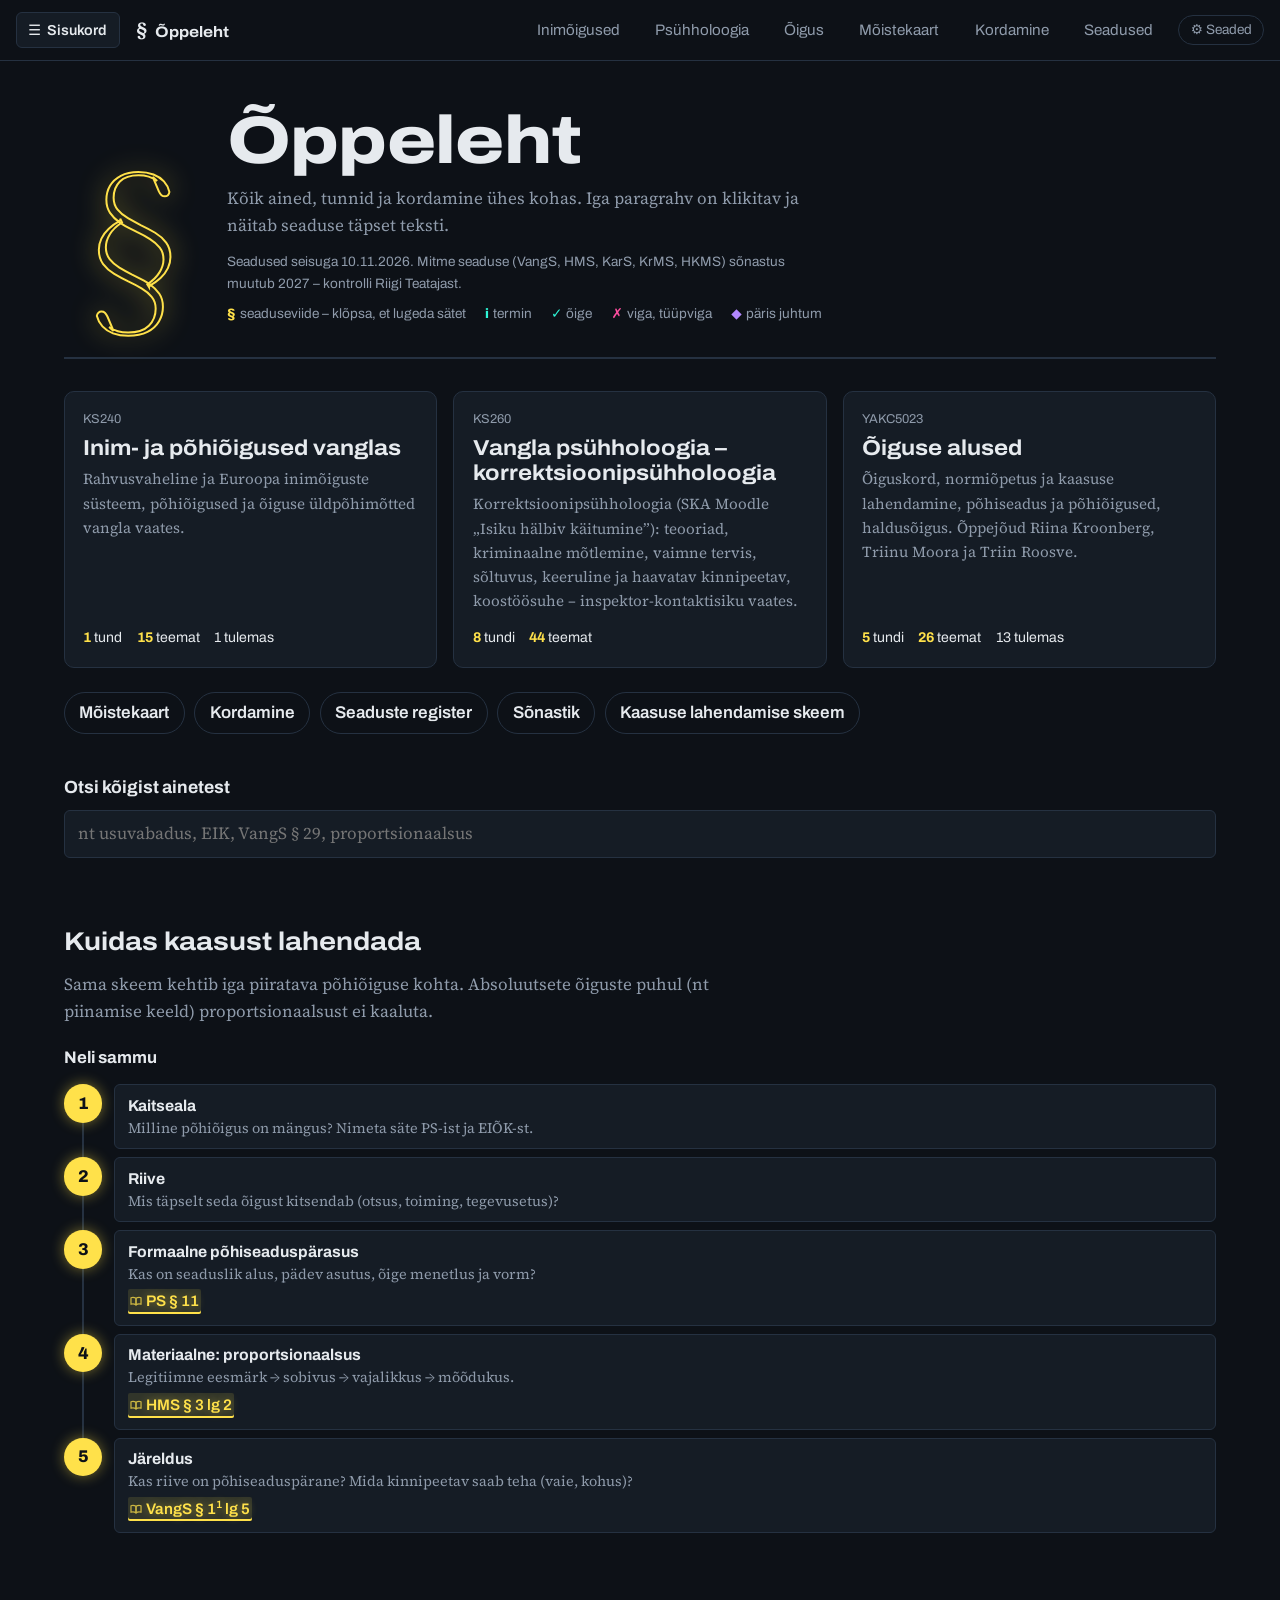
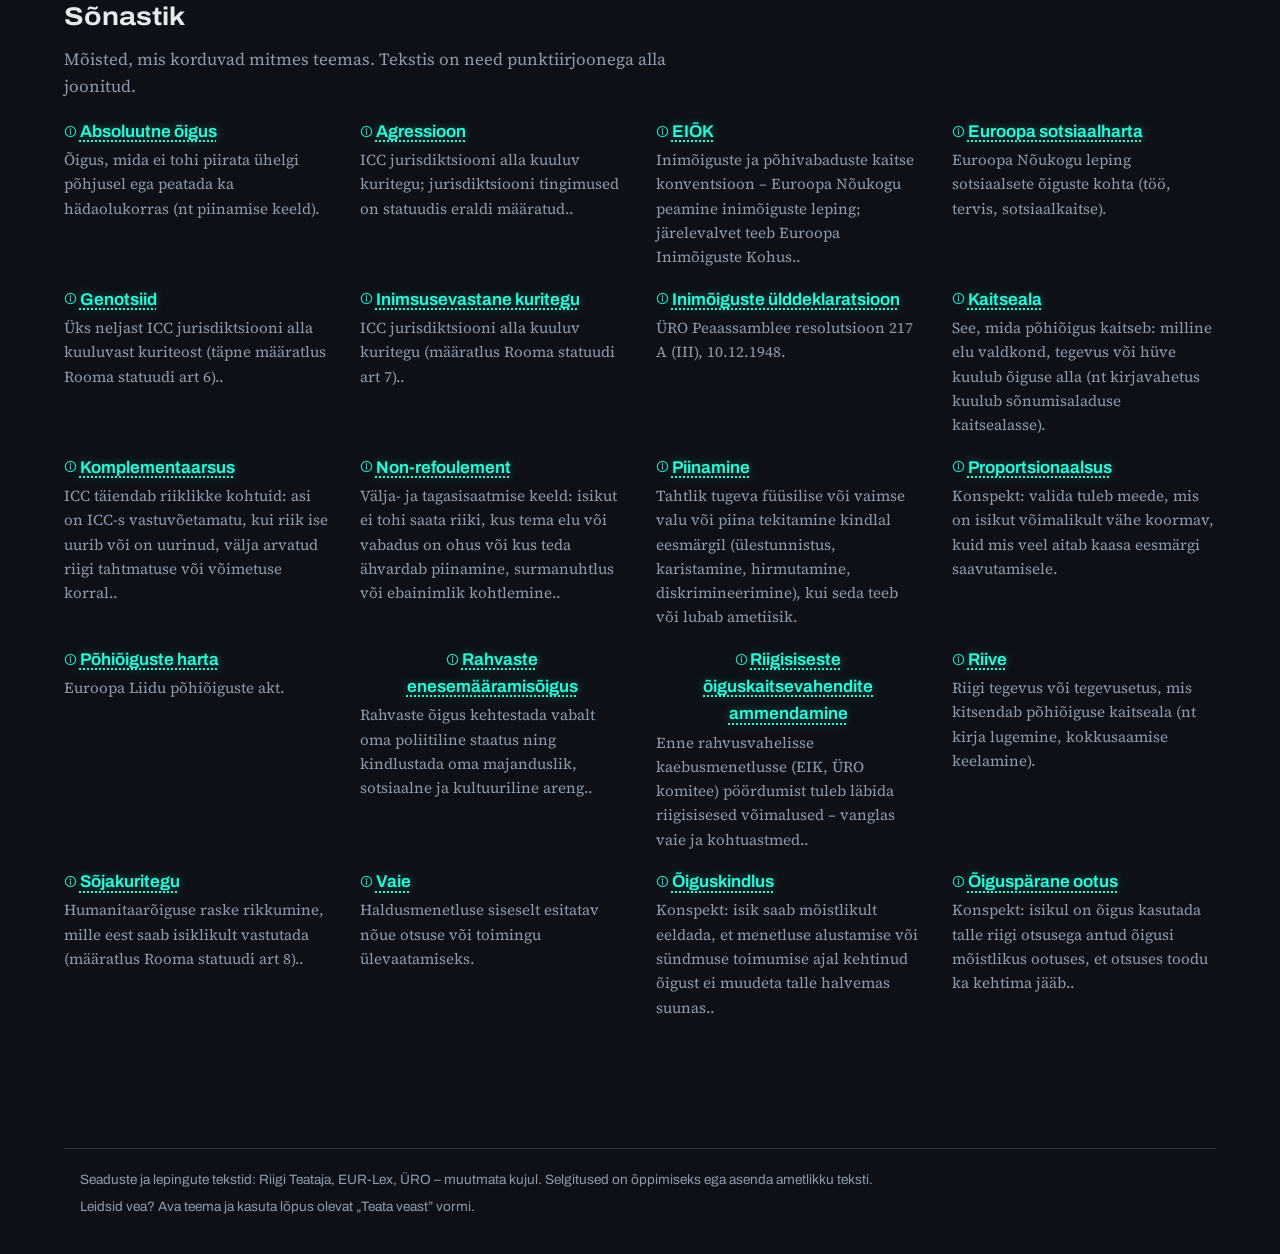
==== commit a1a8857c: "Psühholoogia: uus mall, kogu materjal lehel, faktilehed ja sisuotsing - Psühholoogia teemad vastavad" ====
--- a/index.html
+++ b/index.html
@@ -8,7 +8,7 @@
 <link rel="preconnect" href="https://fonts.googleapis.com">
 <link rel="preconnect" href="https://fonts.gstatic.com" crossorigin>
 <link href="https://fonts.googleapis.com/css2?family=Archivo:wdth,wght@62..125,400..800&family=Source+Serif+4:opsz,wght@8..60,300..700&display=swap" rel="stylesheet">
-<link rel="stylesheet" href="assets/stiil.css?v=20261111p">
+<link rel="stylesheet" href="assets/stiil.css?v=20261116b">
 <link rel="icon" href="data:image/svg+xml,%3Csvg xmlns='http://www.w3.org/2000/svg' viewBox='0 0 32 32'%3E%3Crect width='32' height='32' rx='6' fill='%23f2c230'/%3E%3Ctext x='16' y='24' font-size='22' text-anchor='middle' font-family='Georgia' fill='%231c2733'%3E§%3C/text%3E%3C/svg%3E">
 </head>
 <body>
@@ -70,10 +70,10 @@
   <p>Leidsid vea? Ava teema ja kasuta lõpus olevat „Teata veast” vormi.</p>
 </footer>
 
-<script src="assets/seadistus.js?v=20261111p"></script>
-<script src="assets/app.js?v=20261111p"></script>
-<script src="assets/ikoonid.js?v=20261111p"></script>
-<script src="assets/skeemid.js?v=20261111p"></script>
+<script src="assets/seadistus.js?v=20261116b"></script>
+<script src="assets/app.js?v=20261116b"></script>
+<script src="assets/ikoonid.js?v=20261116b"></script>
+<script src="assets/skeemid.js?v=20261116b"></script>
 <script>
 (function () {
   const A = window.APP;
@@ -118,14 +118,14 @@
       }).join("");
 
       const aineNimi = {}; tunnid.ained.forEach((a) => (aineNimi[a.id] = a.lyhend));
-      const indeks = teemad.map((t) => ({ t, q: [t.pealkiri, t.lyhidalt, JSON.stringify(t.osad)].join(" ").toLowerCase() }));
+      const indeks = teemad.map((t) => { const tekst = A.teemaTekst(t); return { t, tekst, q: tekst.toLowerCase() }; });
       $("otsi").addEventListener("input", (e) => {
         const q = e.target.value.trim().toLowerCase().replace(/\s+/g, " ");
         if (q.length < 2) { $("tulemused").innerHTML = ""; return; }
         const leitud = indeks.filter((x) => x.q.includes(q)).slice(0, 20);
-        $("tulemused").innerHTML = leitud.length ? leitud.map(({ t }) =>
+        $("tulemused").innerHTML = leitud.length ? leitud.map(({ t, tekst }) =>
           `<li><a href="teema.html?id=${t.id}"><span class="ainesilt">${A.esc(aineNimi[t._aine] || "")}</span>
-           <span><span class="t-pealkiri">${A.esc(t.pealkiri)}</span><br><span class="t-lyhidalt">${A.esc(t.lyhidalt)}</span></span></a></li>`).join("")
+           <span><span class="t-pealkiri">${A.esc(t.pealkiri)}</span><br><span class="t-lyhidalt">${t.pealkiri.toLowerCase().includes(q) ? A.esc(t.lyhidalt) : A.leiaLoik(tekst, q, 70)}</span></span></a></li>`).join("")
           : `<li class="tyhi">Ei leidnud. Proovi lühemat sõna või ava <a href="seadused.html">seaduste register</a>.</li>`;
       });
     });
--- a/assets/stiil.css
+++ b/assets/stiil.css
@@ -1222,3 +1222,26 @@
 
 /* pikad liitsõnad (nt korrektsioonipsühholoogia) ei tohi mobiilis üle serva minna */
 h1, h2, h3 { overflow-wrap: break-word; hyphens: auto; }
+
+/* ---------- psühholoogia mall, faktileht, otsingulõik (16.11.2026) ---------- */
+.t-leid { grid-column: 2 / 4; display: block; margin-top: .35rem; font-size: .9rem; line-height: 1.45; color: var(--mahe); border-left: 2px solid var(--vask); padding-left: .6rem; }
+@media (max-width: 640px) { .t-leid { grid-column: 2; } }
+mark { background: var(--vask-hele); color: inherit; border-radius: 2px; padding: 0 .1em; }
+.lyhidalt-osa { font-size: 1.12rem; line-height: 1.6; }
+.mat-plokk { margin: 0 0 1.6rem; }
+.mat-plokk h3 { font-family: var(--kiri-pealkiri); font-size: 1.08rem; margin: 1.4rem 0 .5rem; padding-bottom: .25rem; border-bottom: 1px solid var(--joon); }
+.mat-plokk:first-child h3 { margin-top: .2rem; }
+.mat-plokk ul, .mat-loend { margin: .4rem 0 .8rem; padding-left: 1.3rem; }
+.mat-plokk li, .mat-loend li { margin: .3rem 0; line-height: 1.55; }
+.faktileht { display: grid; gap: 1.2rem; margin: 1rem 0 2rem; }
+.fakt-grupp { border: 1px solid var(--joon); background: var(--pind); border-radius: var(--raadius); padding: .9rem 1.1rem; }
+.fakt-grupp h2 { font-family: var(--kiri-pealkiri); font-size: 1.1rem; margin: 0 0 .5rem; }
+.fakt-read { list-style: none; margin: 0; padding: 0; }
+.fakt-read li { padding: .5rem 0; border-top: 1px solid var(--joon); line-height: 1.5; display: flex; gap: .8rem; justify-content: space-between; align-items: baseline; }
+.fakt-read li:first-child { border-top: 0; }
+.fakt-link { white-space: nowrap; font-size: .85rem; flex: none; }
+.fakt-nupud { display: flex; flex-direction: column; gap: .6rem; margin-bottom: 2rem; }
+@media (max-width: 640px) { .fakt-read li { flex-direction: column; gap: .2rem; } }
+.lehitse-nupud a { min-width: 0; max-width: 100%; }
+.l-tekst { min-width: 0; }
+.l-tekst b, .teema-pais h1, .mat-plokk h3 { overflow-wrap: anywhere; hyphens: auto; }
